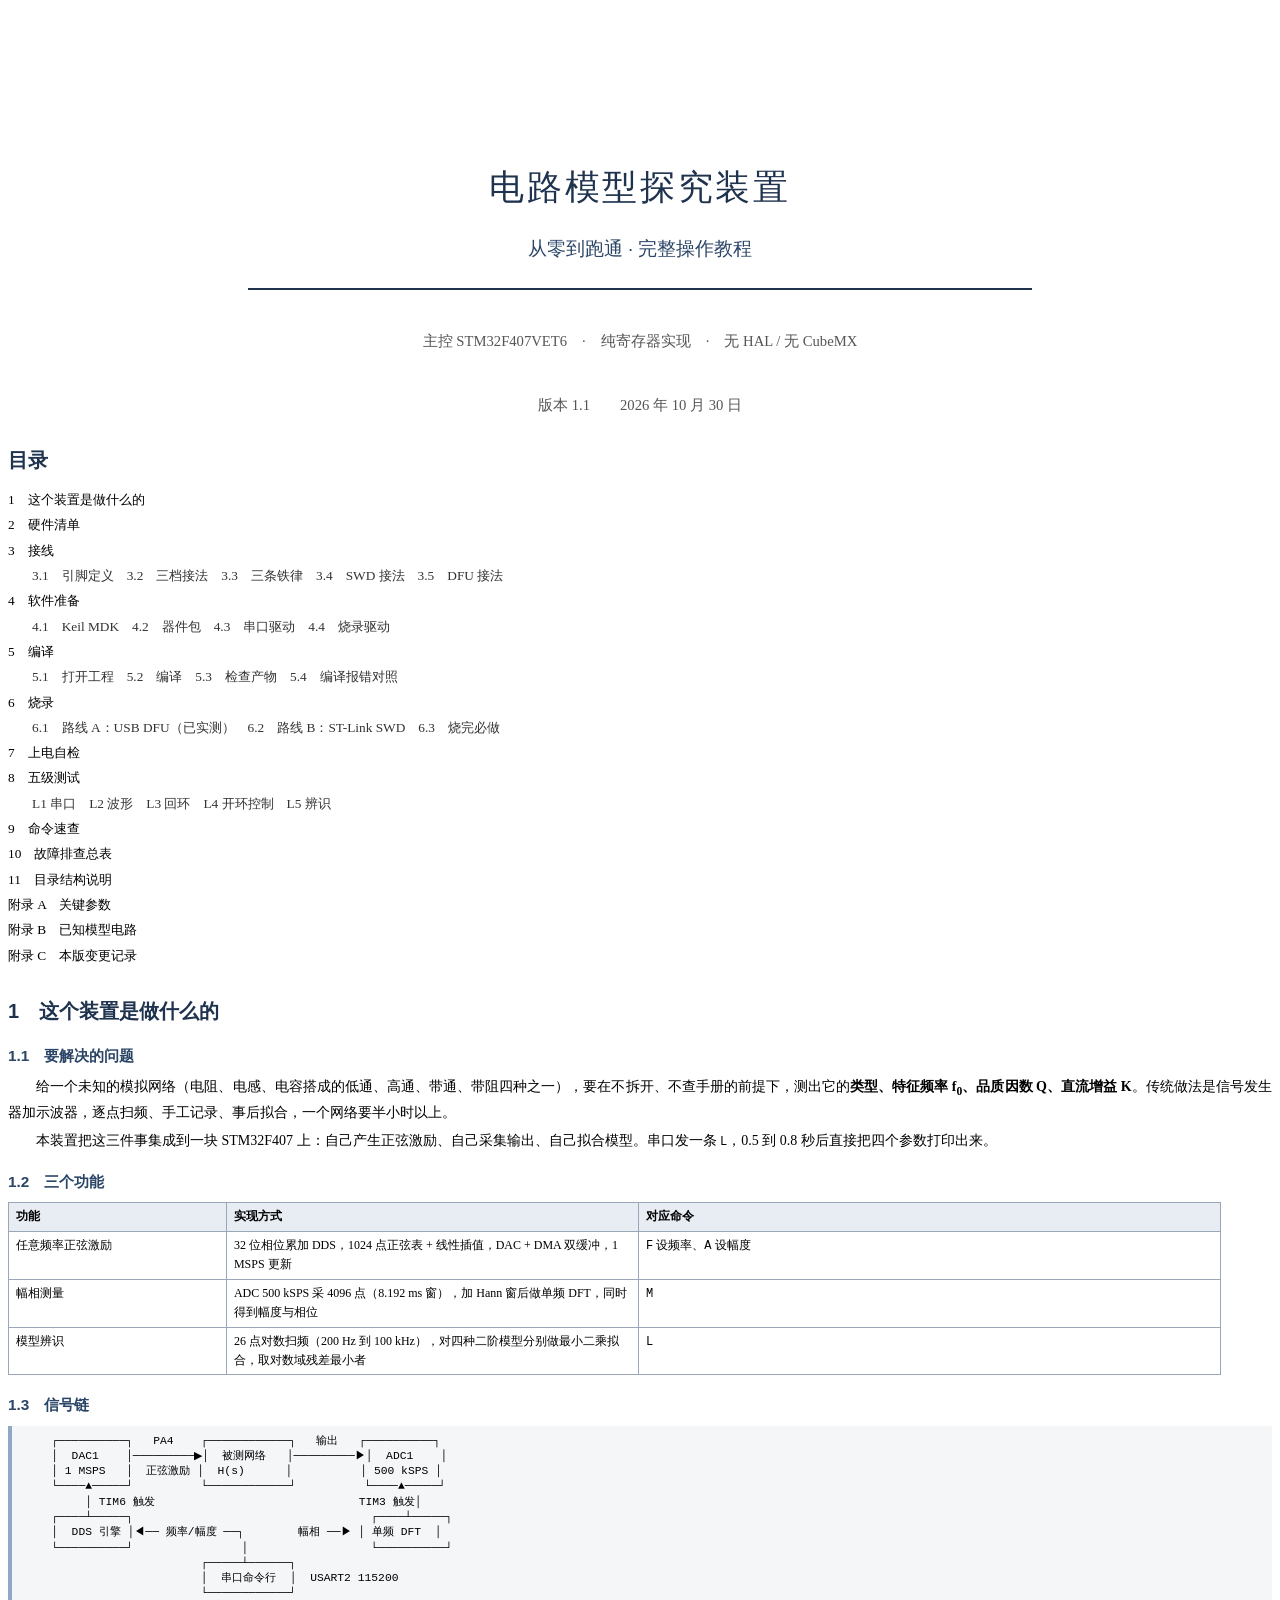
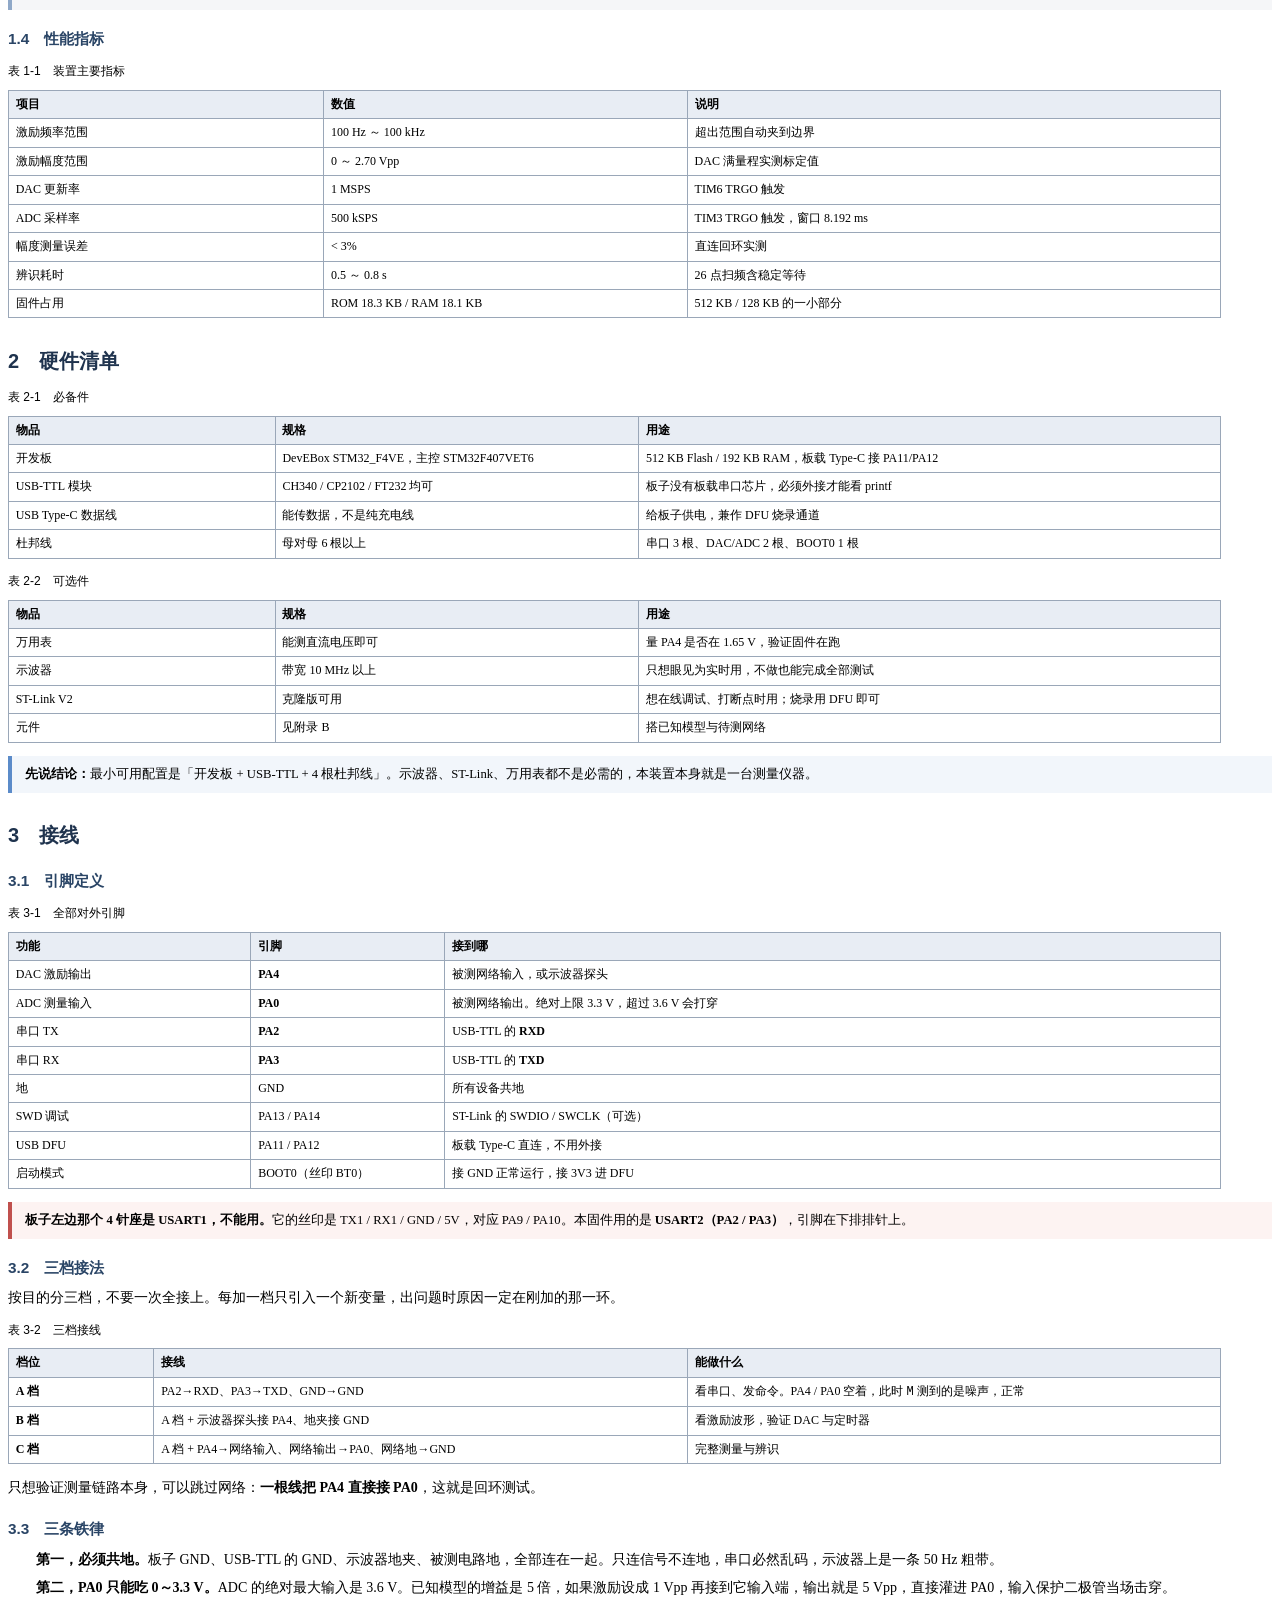
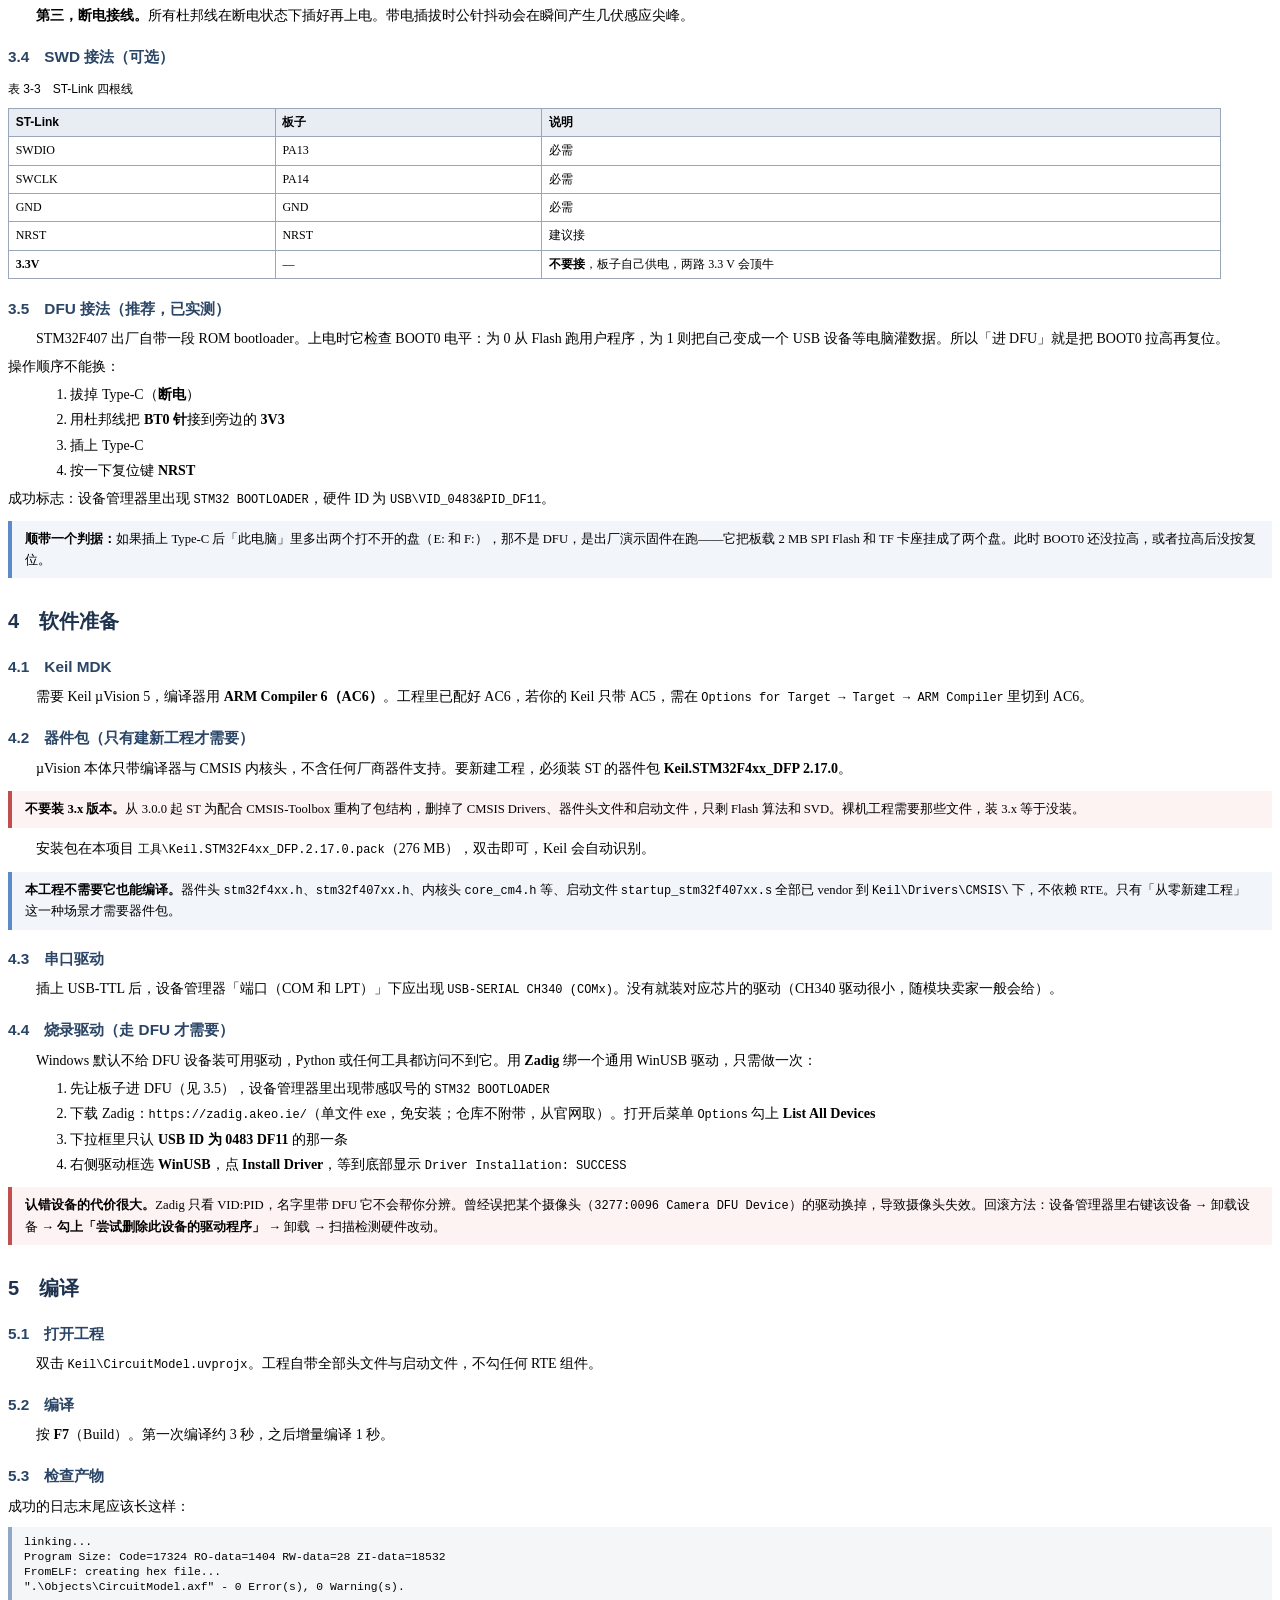
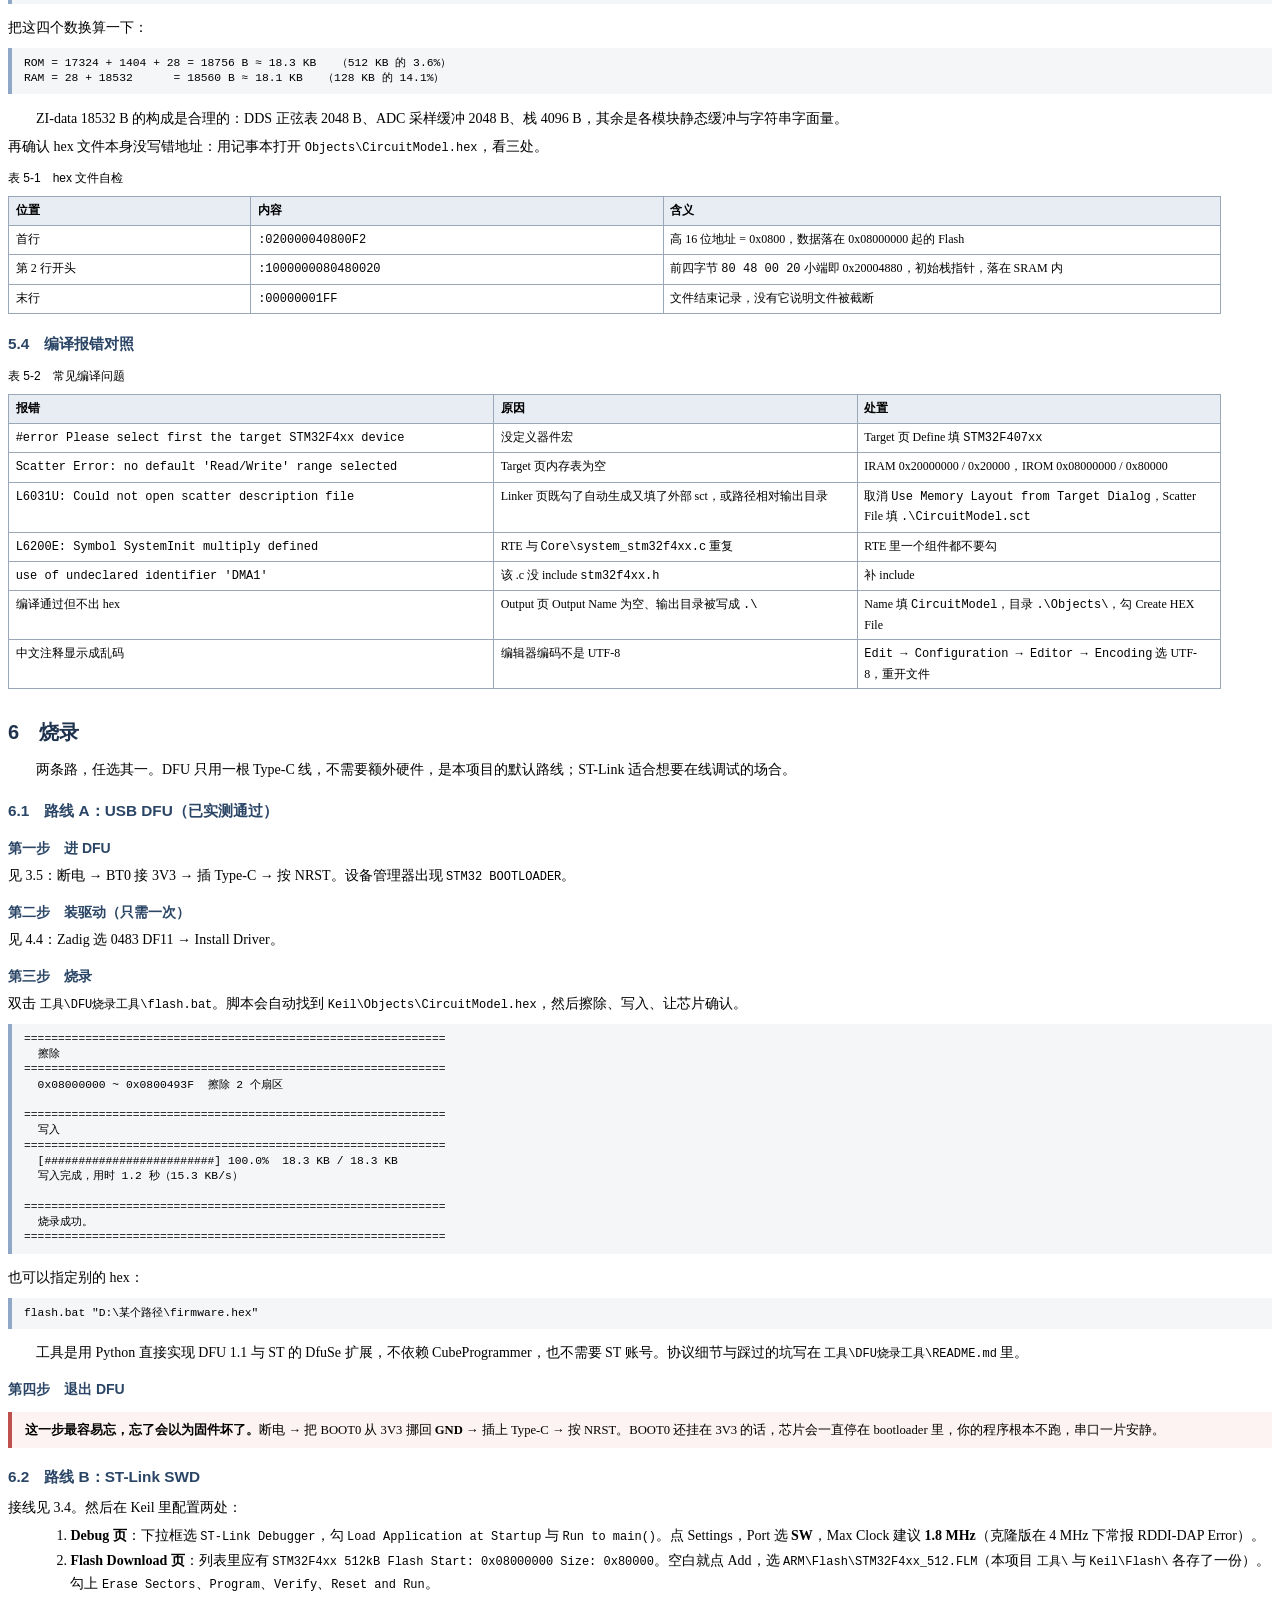
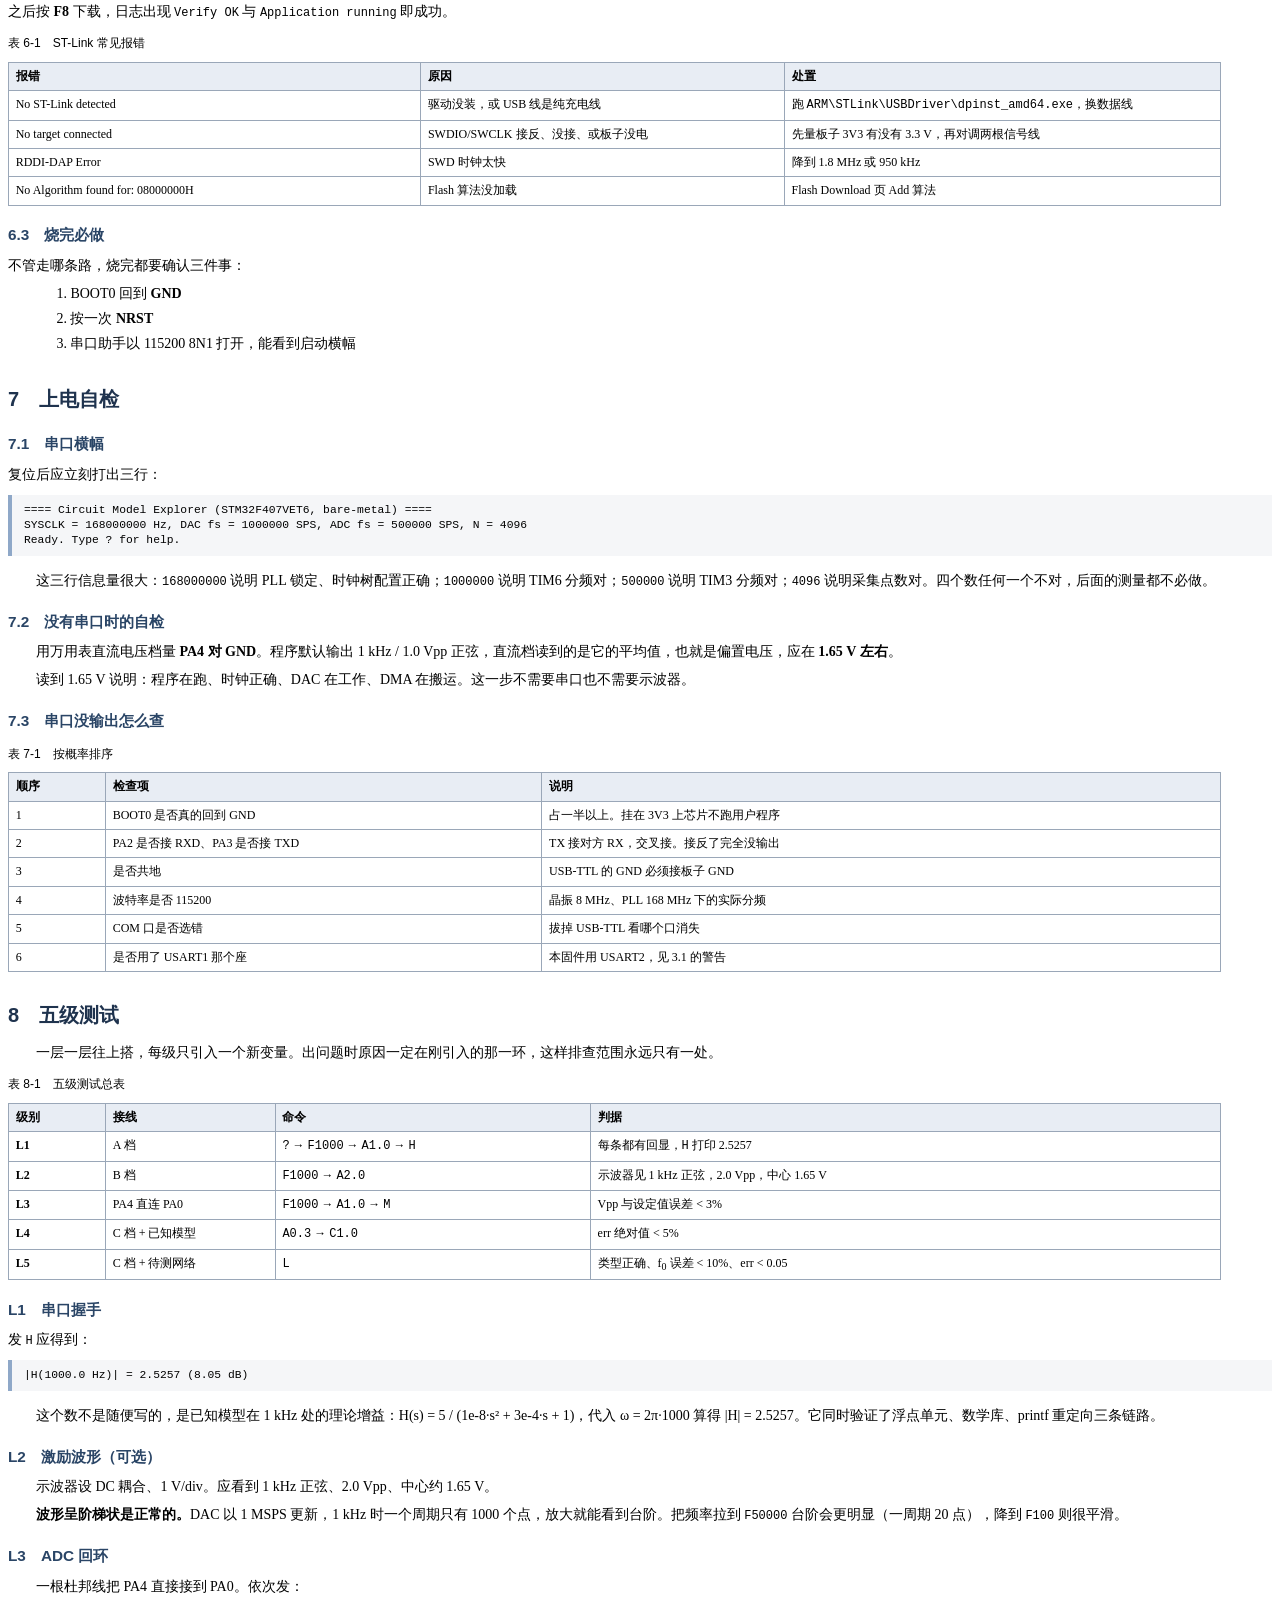
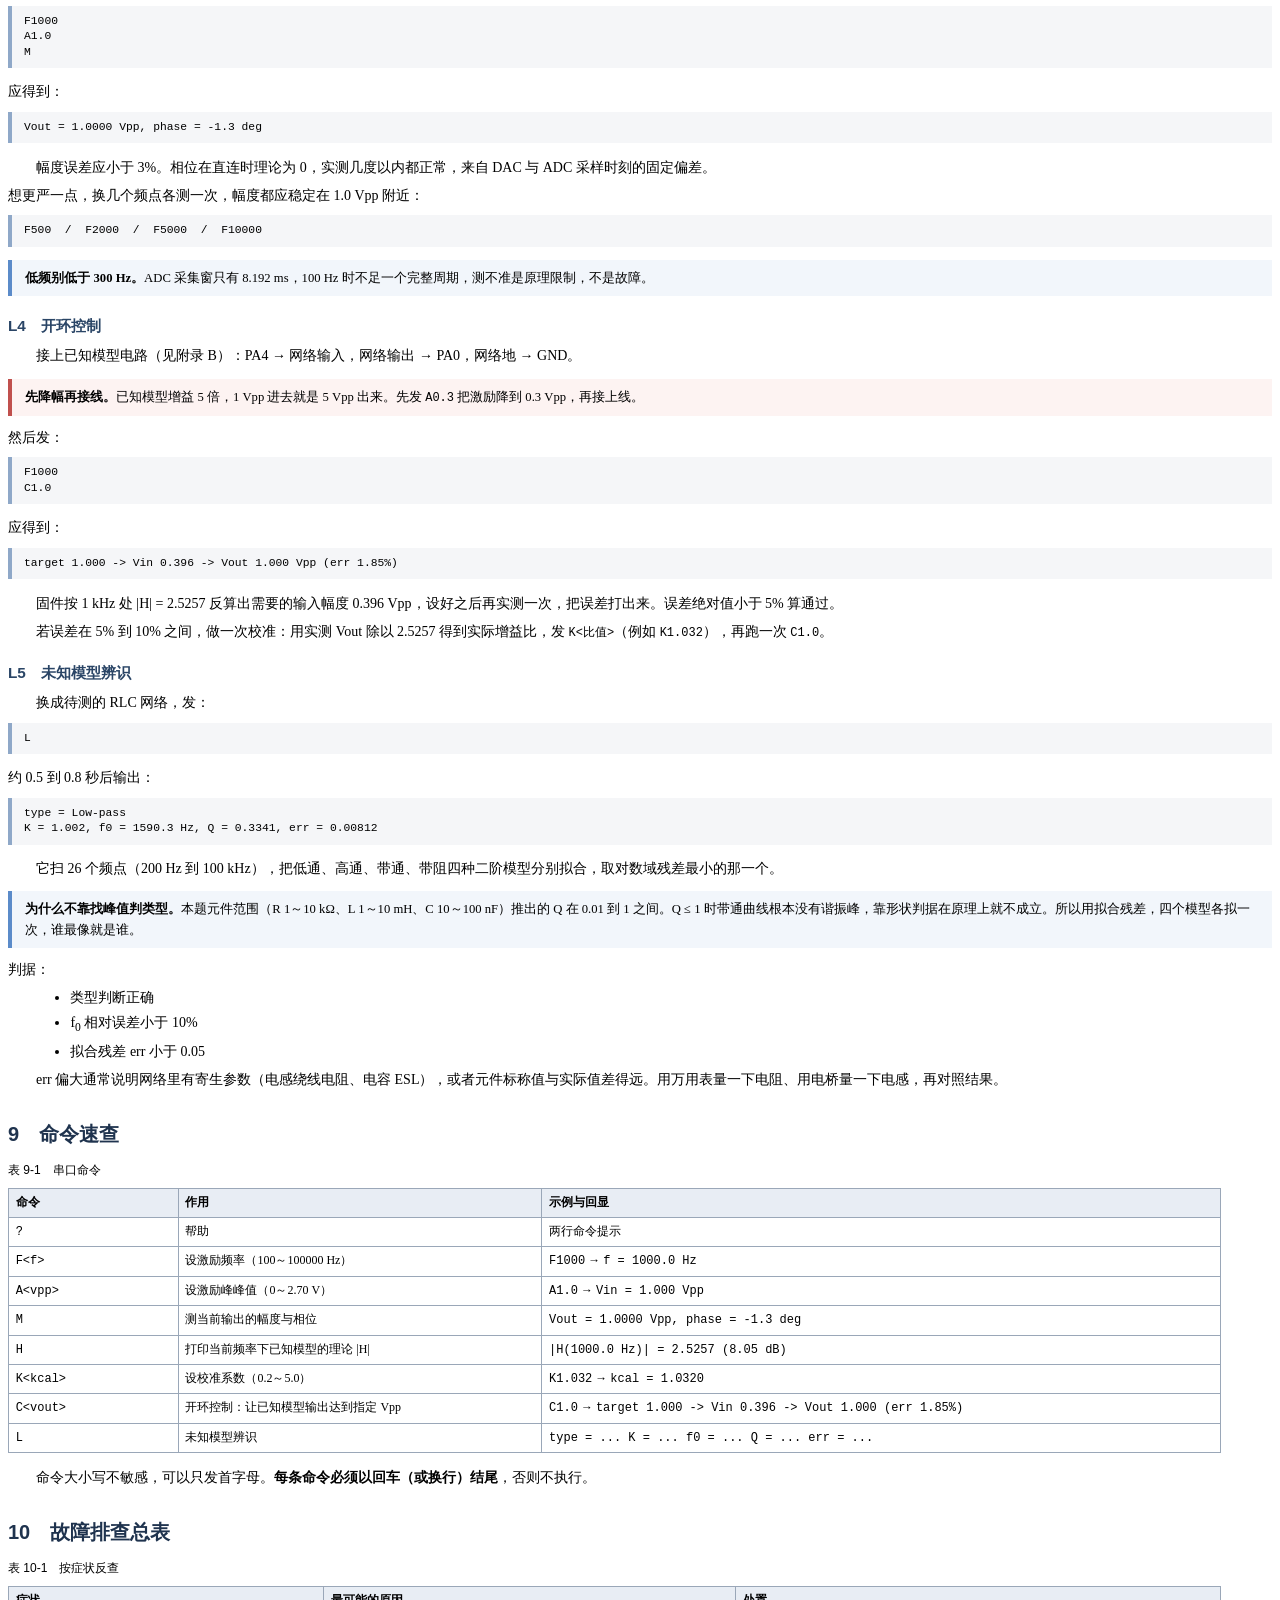
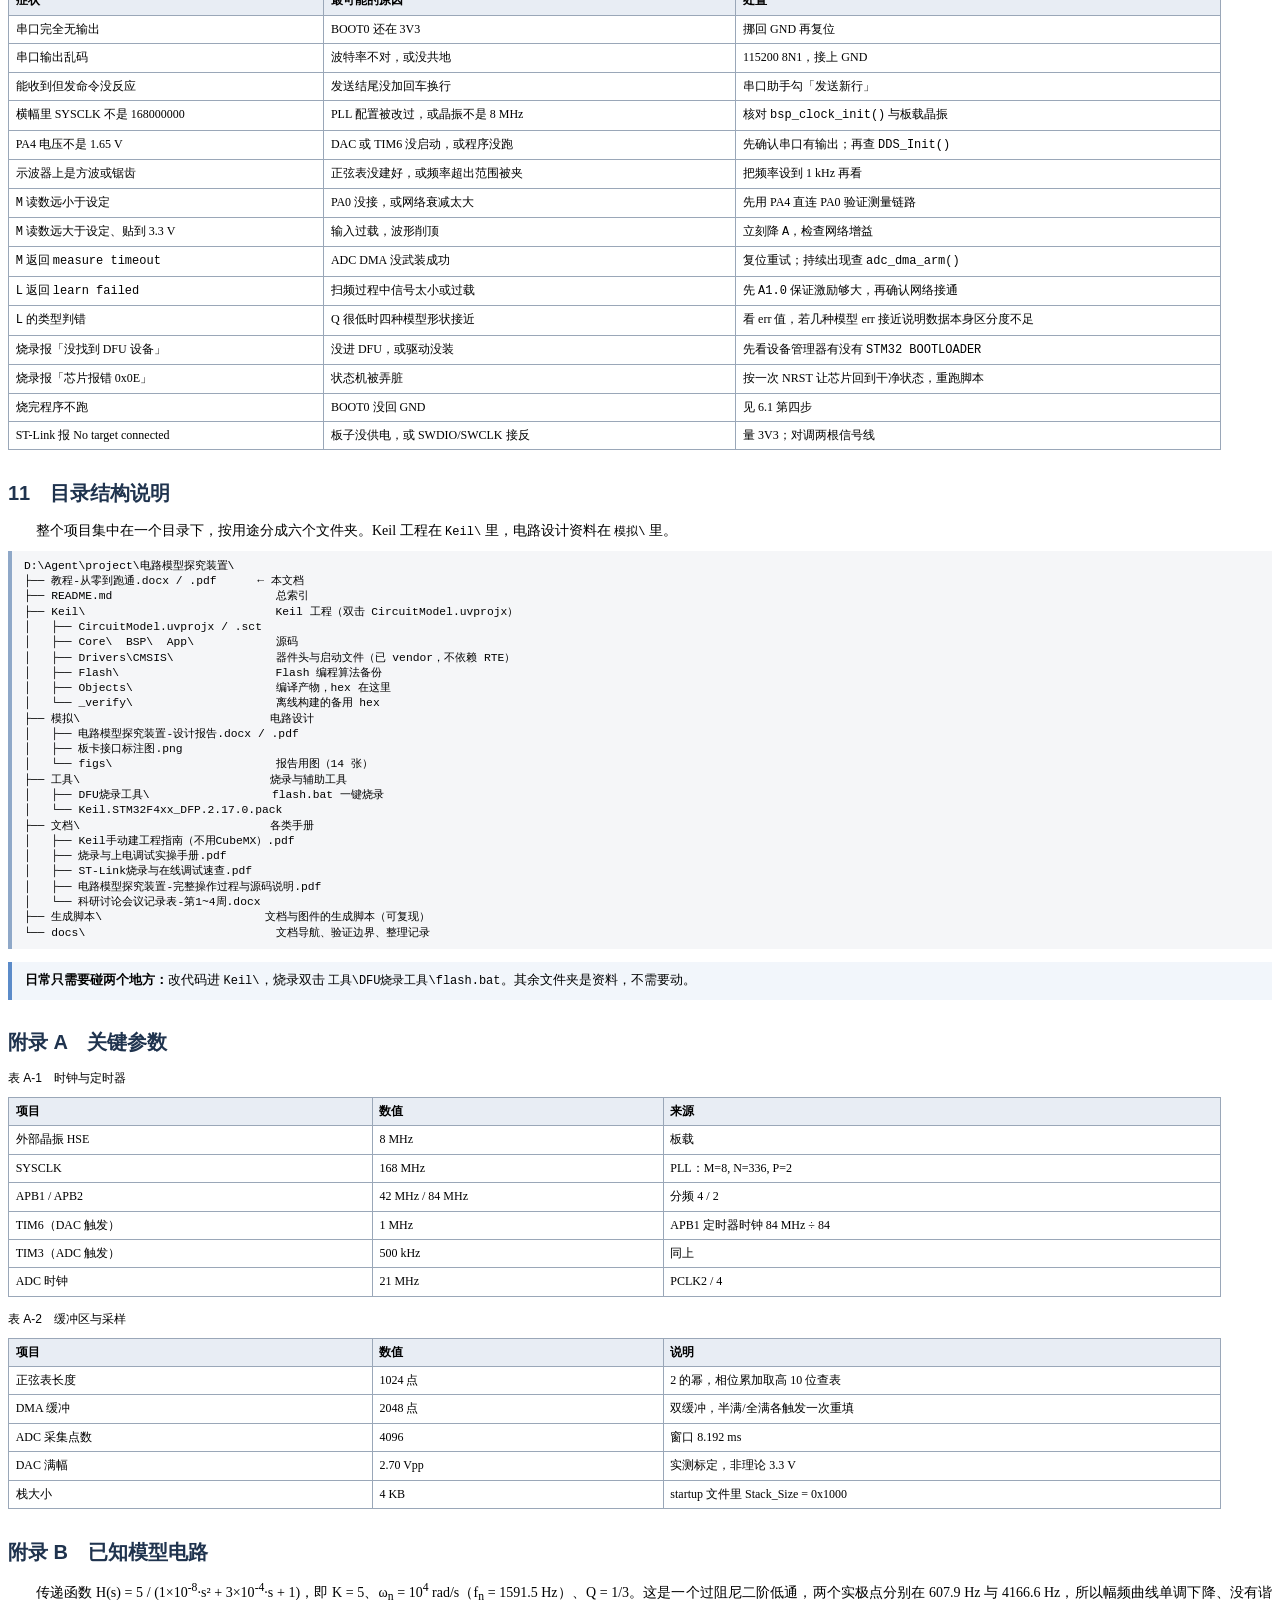
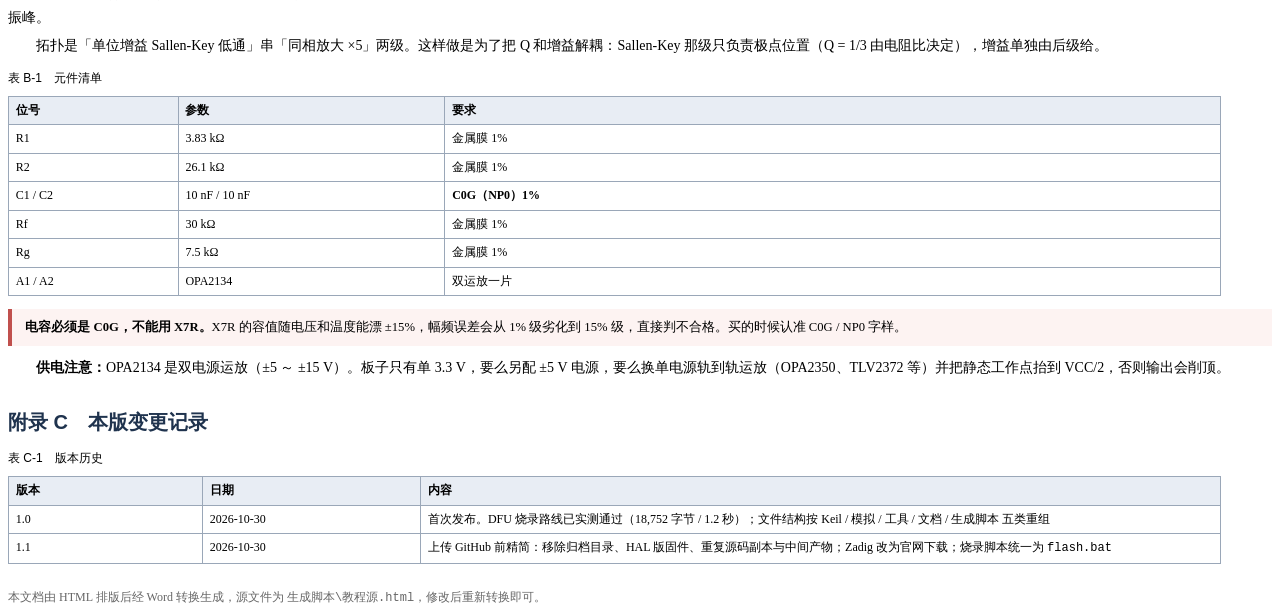
==== 生成脚本/教程源.html @ 11ca6d51 "docs: organize circuit model project for GitHub - 按 Keil / 模拟 / 工具 / 文档 / 生成脚本 / docs 六类重组目录 - 新增《教程" ====
<!DOCTYPE html>
<html>
<head>
<meta charset="utf-8">
<title>电路模型探究装置 · 从零到跑通</title>
<style>
@page { size: A4; margin: 2.4cm 2.4cm 2.2cm 2.4cm; }
* { -webkit-print-color-adjust: exact; print-color-adjust: exact; }
body { font-family: "宋体", serif; font-size: 10.5pt; line-height: 1.62; color: #000; }
h1 { font-family: "黑体", sans-serif; font-size: 15pt; color: #1F334E; margin: 20pt 0 8pt 0; page-break-after: avoid; }
h2 { font-family: "黑体", sans-serif; font-size: 11.5pt; color: #2A4566; margin: 13pt 0 5pt 0; page-break-after: avoid; }
h3 { font-family: "黑体", sans-serif; font-size: 10.5pt; color: #2A4566; margin: 10pt 0 4pt 0; page-break-after: avoid; }
p { margin: 4pt 0; text-indent: 2em; text-align: justify; }
p.ni { text-indent: 0; }
ul, ol { margin: 4pt 0 4pt 1.6em; }
li { margin: 2pt 0; }
table { border-collapse: collapse; width: 96%; margin: 6pt 0 10pt 0; font-size: 9pt; }
th { background-color: #E8EDF4; border: 1px solid #9AA7B8; padding: 3pt 5pt; font-family: "黑体", sans-serif; font-size: 9pt; text-align: left; }
td { border: 1px solid #9AA7B8; padding: 3pt 5pt; vertical-align: top; }
pre { background-color: #F5F6F8; border-left: 3pt solid #8FA8C8; padding: 6pt 9pt; font-family: Consolas, "Courier New", monospace; font-size: 8.5pt; line-height: 1.35; margin: 6pt 0 10pt 0; }
code { font-family: Consolas, "Courier New", monospace; font-size: 9pt; }
.cap { font-family: "黑体", sans-serif; font-size: 9pt; margin: 8pt 0 2pt 0; page-break-after: avoid; text-indent: 0; }
.note { background-color: #F2F6FB; border-left: 3pt solid #5B8BC9; padding: 6pt 10pt; margin: 8pt 0; font-size: 9.5pt; text-indent: 0; }
.warn { background-color: #FDF3F2; border-left: 3pt solid #C0504D; padding: 6pt 10pt; margin: 8pt 0; font-size: 9.5pt; text-indent: 0; }
.pb { page-break-before: always; }
.cover { text-align: center; margin-top: 4.2cm; }
.cover .t1 { font-family: "黑体", sans-serif; font-size: 26pt; color: #1F334E; letter-spacing: 2pt; }
.cover .t2 { font-family: "黑体", sans-serif; font-size: 14pt; color: #2A4566; margin-top: 14pt; }
.cover .t3 { font-size: 11pt; color: #555; margin-top: 30pt; }
.cover .line { border-top: 1.5pt solid #1F334E; width: 62%; margin: 18pt auto; }
.toc { font-size: 10pt; line-height: 1.9; }
.toc div { text-indent: 0; }
.toc .l2 { padding-left: 1.8em; color: #333; }
</style>
</head>
<body>

<div class="cover">
  <div class="t1">电路模型探究装置</div>
  <div class="t2">从零到跑通 · 完整操作教程</div>
  <div class="line"></div>
  <div class="t3">主控 STM32F407VET6　·　纯寄存器实现　·　无 HAL / 无 CubeMX</div>
  <div class="t3">版本 1.1　　2026 年 10 月 30 日</div>
</div>

<div class="pb"></div>
<h1>目录</h1>
<div class="toc">
<div>1　这个装置是做什么的</div>
<div>2　硬件清单</div>
<div>3　接线</div>
<div class="l2">3.1　引脚定义　3.2　三档接法　3.3　三条铁律　3.4　SWD 接法　3.5　DFU 接法</div>
<div>4　软件准备</div>
<div class="l2">4.1　Keil MDK　4.2　器件包　4.3　串口驱动　4.4　烧录驱动</div>
<div>5　编译</div>
<div class="l2">5.1　打开工程　5.2　编译　5.3　检查产物　5.4　编译报错对照</div>
<div>6　烧录</div>
<div class="l2">6.1　路线 A：USB DFU（已实测）　6.2　路线 B：ST-Link SWD　6.3　烧完必做</div>
<div>7　上电自检</div>
<div>8　五级测试</div>
<div class="l2">L1 串口　L2 波形　L3 回环　L4 开环控制　L5 辨识</div>
<div>9　命令速查</div>
<div>10　故障排查总表</div>
<div>11　目录结构说明</div>
<div>附录 A　关键参数</div>
<div>附录 B　已知模型电路</div>
<div>附录 C　本版变更记录</div>
</div>

<div class="pb"></div>
<h1>1　这个装置是做什么的</h1>

<h2>1.1　要解决的问题</h2>
<p>给一个未知的模拟网络（电阻、电感、电容搭成的低通、高通、带通、带阻四种之一），要在不拆开、不查手册的前提下，测出它的<b>类型、特征频率 f<sub>0</sub>、品质因数 Q、直流增益 K</b>。传统做法是信号发生器加示波器，逐点扫频、手工记录、事后拟合，一个网络要半小时以上。</p>
<p>本装置把这三件事集成到一块 STM32F407 上：自己产生正弦激励、自己采集输出、自己拟合模型。串口发一条 <code>L</code>，0.5 到 0.8 秒后直接把四个参数打印出来。</p>

<h2>1.2　三个功能</h2>
<table>
<tr><th style="width:18%">功能</th><th style="width:34%">实现方式</th><th>对应命令</th></tr>
<tr><td>任意频率正弦激励</td><td>32 位相位累加 DDS，1024 点正弦表 + 线性插值，DAC + DMA 双缓冲，1 MSPS 更新</td><td><code>F</code> 设频率、<code>A</code> 设幅度</td></tr>
<tr><td>幅相测量</td><td>ADC 500 kSPS 采 4096 点（8.192 ms 窗），加 Hann 窗后做单频 DFT，同时得到幅度与相位</td><td><code>M</code></td></tr>
<tr><td>模型辨识</td><td>26 点对数扫频（200 Hz 到 100 kHz），对四种二阶模型分别做最小二乘拟合，取对数域残差最小者</td><td><code>L</code></td></tr>
</table>

<h2>1.3　信号链</h2>
<pre>    ┌──────────┐   PA4    ┌────────────┐   输出   ┌──────────┐
    │  DAC1    │─────────▶│  被测网络   │─────────▶│  ADC1    │
    │ 1 MSPS   │  正弦激励 │  H(s)      │          │ 500 kSPS │
    └────▲─────┘          └────────────┘          └────▲─────┘
         │ TIM6 触发                              TIM3 触发│
    ┌────┴─────┐                                   ┌────┴─────┐
    │  DDS 引擎 │◀── 频率/幅度 ──┐        幅相 ──▶ │ 单频 DFT  │
    └──────────┘                │                  └──────────┘
                          ┌─────┴──────┐
                          │  串口命令行  │  USART2 115200
                          └────────────┘</pre>

<h2>1.4　性能指标</h2>
<div class="cap">表 1-1　装置主要指标</div>
<table>
<tr><th style="width:26%">项目</th><th style="width:30%">数值</th><th>说明</th></tr>
<tr><td>激励频率范围</td><td>100 Hz ～ 100 kHz</td><td>超出范围自动夹到边界</td></tr>
<tr><td>激励幅度范围</td><td>0 ～ 2.70 Vpp</td><td>DAC 满量程实测标定值</td></tr>
<tr><td>DAC 更新率</td><td>1 MSPS</td><td>TIM6 TRGO 触发</td></tr>
<tr><td>ADC 采样率</td><td>500 kSPS</td><td>TIM3 TRGO 触发，窗口 8.192 ms</td></tr>
<tr><td>幅度测量误差</td><td>&lt; 3%</td><td>直连回环实测</td></tr>
<tr><td>辨识耗时</td><td>0.5 ～ 0.8 s</td><td>26 点扫频含稳定等待</td></tr>
<tr><td>固件占用</td><td>ROM 18.3 KB / RAM 18.1 KB</td><td>512 KB / 128 KB 的一小部分</td></tr>
</table>

<h1>2　硬件清单</h1>

<div class="cap">表 2-1　必备件</div>
<table>
<tr><th style="width:22%">物品</th><th style="width:30%">规格</th><th>用途</th></tr>
<tr><td>开发板</td><td>DevEBox STM32_F4VE，主控 STM32F407VET6</td><td>512 KB Flash / 192 KB RAM，板载 Type-C 接 PA11/PA12</td></tr>
<tr><td>USB-TTL 模块</td><td>CH340 / CP2102 / FT232 均可</td><td>板子没有板载串口芯片，必须外接才能看 printf</td></tr>
<tr><td>USB Type-C 数据线</td><td>能传数据，不是纯充电线</td><td>给板子供电，兼作 DFU 烧录通道</td></tr>
<tr><td>杜邦线</td><td>母对母 6 根以上</td><td>串口 3 根、DAC/ADC 2 根、BOOT0 1 根</td></tr>
</table>

<div class="cap">表 2-2　可选件</div>
<table>
<tr><th style="width:22%">物品</th><th style="width:30%">规格</th><th>用途</th></tr>
<tr><td>万用表</td><td>能测直流电压即可</td><td>量 PA4 是否在 1.65 V，验证固件在跑</td></tr>
<tr><td>示波器</td><td>带宽 10 MHz 以上</td><td>只想眼见为实时用，不做也能完成全部测试</td></tr>
<tr><td>ST-Link V2</td><td>克隆版可用</td><td>想在线调试、打断点时用；烧录用 DFU 即可</td></tr>
<tr><td>元件</td><td>见附录 B</td><td>搭已知模型与待测网络</td></tr>
</table>

<div class="note"><b>先说结论：</b>最小可用配置是「开发板 + USB-TTL + 4 根杜邦线」。示波器、ST-Link、万用表都不是必需的，本装置本身就是一台测量仪器。</div>

<div class="pb"></div>
<h1>3　接线</h1>

<h2>3.1　引脚定义</h2>
<div class="cap">表 3-1　全部对外引脚</div>
<table>
<tr><th style="width:20%">功能</th><th style="width:16%">引脚</th><th>接到哪</th></tr>
<tr><td>DAC 激励输出</td><td><b>PA4</b></td><td>被测网络输入，或示波器探头</td></tr>
<tr><td>ADC 测量输入</td><td><b>PA0</b></td><td>被测网络输出。绝对上限 3.3 V，超过 3.6 V 会打穿</td></tr>
<tr><td>串口 TX</td><td><b>PA2</b></td><td>USB-TTL 的 <b>RXD</b></td></tr>
<tr><td>串口 RX</td><td><b>PA3</b></td><td>USB-TTL 的 <b>TXD</b></td></tr>
<tr><td>地</td><td>GND</td><td>所有设备共地</td></tr>
<tr><td>SWD 调试</td><td>PA13 / PA14</td><td>ST-Link 的 SWDIO / SWCLK（可选）</td></tr>
<tr><td>USB DFU</td><td>PA11 / PA12</td><td>板载 Type-C 直连，不用外接</td></tr>
<tr><td>启动模式</td><td>BOOT0（丝印 BT0）</td><td>接 GND 正常运行，接 3V3 进 DFU</td></tr>
</table>

<div class="warn"><b>板子左边那个 4 针座是 USART1，不能用。</b>它的丝印是 TX1 / RX1 / GND / 5V，对应 PA9 / PA10。本固件用的是 <b>USART2（PA2 / PA3）</b>，引脚在下排排针上。</div>

<h2>3.2　三档接法</h2>
<p class="ni">按目的分三档，不要一次全接上。每加一档只引入一个新变量，出问题时原因一定在刚加的那一环。</p>

<div class="cap">表 3-2　三档接线</div>
<table>
<tr><th style="width:12%">档位</th><th style="width:44%">接线</th><th>能做什么</th></tr>
<tr><td><b>A 档</b></td><td>PA2→RXD、PA3→TXD、GND→GND</td><td>看串口、发命令。PA4 / PA0 空着，此时 <code>M</code> 测到的是噪声，正常</td></tr>
<tr><td><b>B 档</b></td><td>A 档 + 示波器探头接 PA4、地夹接 GND</td><td>看激励波形，验证 DAC 与定时器</td></tr>
<tr><td><b>C 档</b></td><td>A 档 + PA4→网络输入、网络输出→PA0、网络地→GND</td><td>完整测量与辨识</td></tr>
</table>

<p class="ni">只想验证测量链路本身，可以跳过网络：<b>一根线把 PA4 直接接 PA0</b>，这就是回环测试。</p>

<h2>3.3　三条铁律</h2>
<p><b>第一，必须共地。</b>板子 GND、USB-TTL 的 GND、示波器地夹、被测电路地，全部连在一起。只连信号不连地，串口必然乱码，示波器上是一条 50 Hz 粗带。</p>
<p><b>第二，PA0 只能吃 0～3.3 V。</b>ADC 的绝对最大输入是 3.6 V。已知模型的增益是 5 倍，如果激励设成 1 Vpp 再接到它输入端，输出就是 5 Vpp，直接灌进 PA0，输入保护二极管当场击穿。</p>
<p><b>第三，断电接线。</b>所有杜邦线在断电状态下插好再上电。带电插拔时公针抖动会在瞬间产生几伏感应尖峰。</p>

<h2>3.4　SWD 接法（可选）</h2>
<div class="cap">表 3-3　ST-Link 四根线</div>
<table>
<tr><th style="width:22%">ST-Link</th><th style="width:22%">板子</th><th>说明</th></tr>
<tr><td>SWDIO</td><td>PA13</td><td>必需</td></tr>
<tr><td>SWCLK</td><td>PA14</td><td>必需</td></tr>
<tr><td>GND</td><td>GND</td><td>必需</td></tr>
<tr><td>NRST</td><td>NRST</td><td>建议接</td></tr>
<tr><td><b>3.3V</b></td><td>—</td><td><b>不要接</b>，板子自己供电，两路 3.3 V 会顶牛</td></tr>
</table>

<h2>3.5　DFU 接法（推荐，已实测）</h2>
<p>STM32F407 出厂自带一段 ROM bootloader。上电时它检查 BOOT0 电平：为 0 从 Flash 跑用户程序，为 1 则把自己变成一个 USB 设备等电脑灌数据。所以「进 DFU」就是把 BOOT0 拉高再复位。</p>
<p class="ni">操作顺序不能换：</p>
<ol>
<li>拔掉 Type-C（<b>断电</b>）</li>
<li>用杜邦线把 <b>BT0 针</b>接到旁边的 <b>3V3</b></li>
<li>插上 Type-C</li>
<li>按一下复位键 <b>NRST</b></li>
</ol>
<p class="ni">成功标志：设备管理器里出现 <code>STM32 BOOTLOADER</code>，硬件 ID 为 <code>USB\VID_0483&amp;PID_DF11</code>。</p>
<div class="note"><b>顺带一个判据：</b>如果插上 Type-C 后「此电脑」里多出两个打不开的盘（E: 和 F:），那不是 DFU，是出厂演示固件在跑——它把板载 2 MB SPI Flash 和 TF 卡座挂成了两个盘。此时 BOOT0 还没拉高，或者拉高后没按复位。</div>

<div class="pb"></div>
<h1>4　软件准备</h1>

<h2>4.1　Keil MDK</h2>
<p>需要 Keil µVision 5，编译器用 <b>ARM Compiler 6（AC6）</b>。工程里已配好 AC6，若你的 Keil 只带 AC5，需在 <code>Options for Target → Target → ARM Compiler</code> 里切到 AC6。</p>

<h2>4.2　器件包（只有建新工程才需要）</h2>
<p>µVision 本体只带编译器与 CMSIS 内核头，不含任何厂商器件支持。要新建工程，必须装 ST 的器件包 <b>Keil.STM32F4xx_DFP 2.17.0</b>。</p>
<div class="warn"><b>不要装 3.x 版本。</b>从 3.0.0 起 ST 为配合 CMSIS-Toolbox 重构了包结构，删掉了 CMSIS Drivers、器件头文件和启动文件，只剩 Flash 算法和 SVD。裸机工程需要那些文件，装 3.x 等于没装。</div>
<p>安装包在本项目 <code>工具\Keil.STM32F4xx_DFP.2.17.0.pack</code>（276 MB），双击即可，Keil 会自动识别。</p>
<div class="note"><b>本工程不需要它也能编译。</b>器件头 <code>stm32f4xx.h</code>、<code>stm32f407xx.h</code>、内核头 <code>core_cm4.h</code> 等、启动文件 <code>startup_stm32f407xx.s</code> 全部已 vendor 到 <code>Keil\Drivers\CMSIS\</code> 下，不依赖 RTE。只有「从零新建工程」这一种场景才需要器件包。</div>

<h2>4.3　串口驱动</h2>
<p>插上 USB-TTL 后，设备管理器「端口（COM 和 LPT）」下应出现 <code>USB-SERIAL CH340 (COMx)</code>。没有就装对应芯片的驱动（CH340 驱动很小，随模块卖家一般会给）。</p>

<h2>4.4　烧录驱动（走 DFU 才需要）</h2>
<p>Windows 默认不给 DFU 设备装可用驱动，Python 或任何工具都访问不到它。用 <b>Zadig</b> 绑一个通用 WinUSB 驱动，只需做一次：</p>
<ol>
<li>先让板子进 DFU（见 3.5），设备管理器里出现带感叹号的 <code>STM32 BOOTLOADER</code></li>
<li>下载 Zadig：<code>https://zadig.akeo.ie/</code>（单文件 exe，免安装；仓库不附带，从官网取）。打开后菜单 <code>Options</code> 勾上 <b>List All Devices</b></li>
<li>下拉框里只认 <b>USB ID 为 0483 DF11</b> 的那一条</li>
<li>右侧驱动框选 <b>WinUSB</b>，点 <b>Install Driver</b>，等到底部显示 <code>Driver Installation: SUCCESS</code></li>
</ol>
<div class="warn"><b>认错设备的代价很大。</b>Zadig 只看 VID:PID，名字里带 DFU 它不会帮你分辨。曾经误把某个摄像头（<code>3277:0096 Camera DFU Device</code>）的驱动换掉，导致摄像头失效。回滚方法：设备管理器里右键该设备 → 卸载设备 → <b>勾上「尝试删除此设备的驱动程序」</b> → 卸载 → 扫描检测硬件改动。</div>

<div class="pb"></div>
<h1>5　编译</h1>

<h2>5.1　打开工程</h2>
<p>双击 <code>Keil\CircuitModel.uvprojx</code>。工程自带全部头文件与启动文件，不勾任何 RTE 组件。</p>

<h2>5.2　编译</h2>
<p>按 <b>F7</b>（Build）。第一次编译约 3 秒，之后增量编译 1 秒。</p>

<h2>5.3　检查产物</h2>
<p class="ni">成功的日志末尾应该长这样：</p>
<pre>linking...
Program Size: Code=17324 RO-data=1404 RW-data=28 ZI-data=18532
FromELF: creating hex file...
".\Objects\CircuitModel.axf" - 0 Error(s), 0 Warning(s).</pre>
<p class="ni">把这四个数换算一下：</p>
<pre>ROM = 17324 + 1404 + 28 = 18756 B ≈ 18.3 KB   （512 KB 的 3.6%）
RAM = 28 + 18532      = 18560 B ≈ 18.1 KB   （128 KB 的 14.1%）</pre>
<p>ZI-data 18532 B 的构成是合理的：DDS 正弦表 2048 B、ADC 采样缓冲 2048 B、栈 4096 B，其余是各模块静态缓冲与字符串字面量。</p>
<p class="ni">再确认 hex 文件本身没写错地址：用记事本打开 <code>Objects\CircuitModel.hex</code>，看三处。</p>
<div class="cap">表 5-1　hex 文件自检</div>
<table>
<tr><th style="width:20%">位置</th><th style="width:34%">内容</th><th>含义</th></tr>
<tr><td>首行</td><td><code>:020000040800F2</code></td><td>高 16 位地址 = 0x0800，数据落在 0x08000000 起的 Flash</td></tr>
<tr><td>第 2 行开头</td><td><code>:1000000080480020</code></td><td>前四字节 <code>80 48 00 20</code> 小端即 0x20004880，初始栈指针，落在 SRAM 内</td></tr>
<tr><td>末行</td><td><code>:00000001FF</code></td><td>文件结束记录，没有它说明文件被截断</td></tr>
</table>

<h2>5.4　编译报错对照</h2>
<div class="cap">表 5-2　常见编译问题</div>
<table>
<tr><th style="width:40%">报错</th><th style="width:30%">原因</th><th>处置</th></tr>
<tr><td><code>#error Please select first the target STM32F4xx device</code></td><td>没定义器件宏</td><td>Target 页 Define 填 <code>STM32F407xx</code></td></tr>
<tr><td><code>Scatter Error: no default 'Read/Write' range selected</code></td><td>Target 页内存表为空</td><td>IRAM 0x20000000 / 0x20000，IROM 0x08000000 / 0x80000</td></tr>
<tr><td><code>L6031U: Could not open scatter description file</code></td><td>Linker 页既勾了自动生成又填了外部 sct，或路径相对输出目录</td><td>取消 <code>Use Memory Layout from Target Dialog</code>，Scatter File 填 <code>.\CircuitModel.sct</code></td></tr>
<tr><td><code>L6200E: Symbol SystemInit multiply defined</code></td><td>RTE 与 <code>Core\system_stm32f4xx.c</code> 重复</td><td>RTE 里一个组件都不要勾</td></tr>
<tr><td><code>use of undeclared identifier 'DMA1'</code></td><td>该 .c 没 include <code>stm32f4xx.h</code></td><td>补 include</td></tr>
<tr><td>编译通过但不出 hex</td><td>Output 页 Output Name 为空、输出目录被写成 <code>.\</code></td><td>Name 填 <code>CircuitModel</code>，目录 <code>.\Objects\</code>，勾 Create HEX File</td></tr>
<tr><td>中文注释显示成乱码</td><td>编辑器编码不是 UTF-8</td><td><code>Edit → Configuration → Editor → Encoding</code> 选 UTF-8，重开文件</td></tr>
</table>

<div class="pb"></div>
<h1>6　烧录</h1>

<p>两条路，任选其一。DFU 只用一根 Type-C 线，不需要额外硬件，是本项目的默认路线；ST-Link 适合想要在线调试的场合。</p>

<h2>6.1　路线 A：USB DFU（已实测通过）</h2>

<h3>第一步　进 DFU</h3>
<p class="ni">见 3.5：断电 → BT0 接 3V3 → 插 Type-C → 按 NRST。设备管理器出现 <code>STM32 BOOTLOADER</code>。</p>

<h3>第二步　装驱动（只需一次）</h3>
<p class="ni">见 4.4：Zadig 选 0483 DF11 → Install Driver。</p>

<h3>第三步　烧录</h3>
<p class="ni">双击 <code>工具\DFU烧录工具\flash.bat</code>。脚本会自动找到 <code>Keil\Objects\CircuitModel.hex</code>，然后擦除、写入、让芯片确认。</p>
<pre>==============================================================
  擦除
==============================================================
  0x08000000 ~ 0x0800493F  擦除 2 个扇区

==============================================================
  写入
==============================================================
  [#########################] 100.0%  18.3 KB / 18.3 KB
  写入完成，用时 1.2 秒（15.3 KB/s）

==============================================================
  烧录成功。
==============================================================</pre>
<p class="ni">也可以指定别的 hex：</p>
<pre>flash.bat "D:\某个路径\firmware.hex"</pre>
<p>工具是用 Python 直接实现 DFU 1.1 与 ST 的 DfuSe 扩展，不依赖 CubeProgrammer，也不需要 ST 账号。协议细节与踩过的坑写在 <code>工具\DFU烧录工具\README.md</code> 里。</p>

<h3>第四步　退出 DFU</h3>
<div class="warn"><b>这一步最容易忘，忘了会以为固件坏了。</b>断电 → 把 BOOT0 从 3V3 挪回 <b>GND</b> → 插上 Type-C → 按 NRST。BOOT0 还挂在 3V3 的话，芯片会一直停在 bootloader 里，你的程序根本不跑，串口一片安静。</div>

<h2>6.2　路线 B：ST-Link SWD</h2>
<p class="ni">接线见 3.4。然后在 Keil 里配置两处：</p>
<ol>
<li><b>Debug 页</b>：下拉框选 <code>ST-Link Debugger</code>，勾 <code>Load Application at Startup</code> 与 <code>Run to main()</code>。点 Settings，Port 选 <b>SW</b>，Max Clock 建议 <b>1.8 MHz</b>（克隆版在 4 MHz 下常报 RDDI-DAP Error）。</li>
<li><b>Flash Download 页</b>：列表里应有 <code>STM32F4xx 512kB Flash  Start: 0x08000000  Size: 0x80000</code>。空白就点 Add，选 <code>ARM\Flash\STM32F4xx_512.FLM</code>（本项目 <code>工具\</code> 与 <code>Keil\Flash\</code> 各存了一份）。勾上 <code>Erase Sectors</code>、<code>Program</code>、<code>Verify</code>、<code>Reset and Run</code>。</li>
</ol>
<p class="ni">之后按 <b>F8</b> 下载，日志出现 <code>Verify OK</code> 与 <code>Application running</code> 即成功。</p>
<div class="cap">表 6-1　ST-Link 常见报错</div>
<table>
<tr><th style="width:34%">报错</th><th style="width:30%">原因</th><th>处置</th></tr>
<tr><td>No ST-Link detected</td><td>驱动没装，或 USB 线是纯充电线</td><td>跑 <code>ARM\STLink\USBDriver\dpinst_amd64.exe</code>，换数据线</td></tr>
<tr><td>No target connected</td><td>SWDIO/SWCLK 接反、没接、或板子没电</td><td>先量板子 3V3 有没有 3.3 V，再对调两根信号线</td></tr>
<tr><td>RDDI-DAP Error</td><td>SWD 时钟太快</td><td>降到 1.8 MHz 或 950 kHz</td></tr>
<tr><td>No Algorithm found for: 08000000H</td><td>Flash 算法没加载</td><td>Flash Download 页 Add 算法</td></tr>
</table>

<h2>6.3　烧完必做</h2>
<p class="ni">不管走哪条路，烧完都要确认三件事：</p>
<ol>
<li>BOOT0 回到 <b>GND</b></li>
<li>按一次 <b>NRST</b></li>
<li>串口助手以 115200 8N1 打开，能看到启动横幅</li>
</ol>

<div class="pb"></div>
<h1>7　上电自检</h1>

<h2>7.1　串口横幅</h2>
<p class="ni">复位后应立刻打出三行：</p>
<pre>==== Circuit Model Explorer (STM32F407VET6, bare-metal) ====
SYSCLK = 168000000 Hz, DAC fs = 1000000 SPS, ADC fs = 500000 SPS, N = 4096
Ready. Type ? for help.</pre>
<p>这三行信息量很大：<code>168000000</code> 说明 PLL 锁定、时钟树配置正确；<code>1000000</code> 说明 TIM6 分频对；<code>500000</code> 说明 TIM3 分频对；<code>4096</code> 说明采集点数对。四个数任何一个不对，后面的测量都不必做。</p>

<h2>7.2　没有串口时的自检</h2>
<p>用万用表直流电压档量 <b>PA4 对 GND</b>。程序默认输出 1 kHz / 1.0 Vpp 正弦，直流档读到的是它的平均值，也就是偏置电压，应在 <b>1.65 V 左右</b>。</p>
<p>读到 1.65 V 说明：程序在跑、时钟正确、DAC 在工作、DMA 在搬运。这一步不需要串口也不需要示波器。</p>

<h2>7.3　串口没输出怎么查</h2>
<div class="cap">表 7-1　按概率排序</div>
<table>
<tr><th style="width:8%">顺序</th><th style="width:36%">检查项</th><th>说明</th></tr>
<tr><td>1</td><td>BOOT0 是否真的回到 GND</td><td>占一半以上。挂在 3V3 上芯片不跑用户程序</td></tr>
<tr><td>2</td><td>PA2 是否接 RXD、PA3 是否接 TXD</td><td>TX 接对方 RX，交叉接。接反了完全没输出</td></tr>
<tr><td>3</td><td>是否共地</td><td>USB-TTL 的 GND 必须接板子 GND</td></tr>
<tr><td>4</td><td>波特率是否 115200</td><td>晶振 8 MHz、PLL 168 MHz 下的实际分频</td></tr>
<tr><td>5</td><td>COM 口是否选错</td><td>拔掉 USB-TTL 看哪个口消失</td></tr>
<tr><td>6</td><td>是否用了 USART1 那个座</td><td>本固件用 USART2，见 3.1 的警告</td></tr>
</table>

<h1>8　五级测试</h1>

<p>一层一层往上搭，每级只引入一个新变量。出问题时原因一定在刚引入的那一环，这样排查范围永远只有一处。</p>

<div class="cap">表 8-1　五级测试总表</div>
<table>
<tr><th style="width:8%">级别</th><th style="width:14%">接线</th><th style="width:26%">命令</th><th>判据</th></tr>
<tr><td><b>L1</b></td><td>A 档</td><td><code>?</code> → <code>F1000</code> → <code>A1.0</code> → <code>H</code></td><td>每条都有回显，<code>H</code> 打印 2.5257</td></tr>
<tr><td><b>L2</b></td><td>B 档</td><td><code>F1000</code> → <code>A2.0</code></td><td>示波器见 1 kHz 正弦，2.0 Vpp，中心 1.65 V</td></tr>
<tr><td><b>L3</b></td><td>PA4 直连 PA0</td><td><code>F1000</code> → <code>A1.0</code> → <code>M</code></td><td>Vpp 与设定值误差 &lt; 3%</td></tr>
<tr><td><b>L4</b></td><td>C 档 + 已知模型</td><td><code>A0.3</code> → <code>C1.0</code></td><td>err 绝对值 &lt; 5%</td></tr>
<tr><td><b>L5</b></td><td>C 档 + 待测网络</td><td><code>L</code></td><td>类型正确、f<sub>0</sub> 误差 &lt; 10%、err &lt; 0.05</td></tr>
</table>

<h2>L1　串口握手</h2>
<p class="ni">发 <code>H</code> 应得到：</p>
<pre>|H(1000.0 Hz)| = 2.5257 (8.05 dB)</pre>
<p>这个数不是随便写的，是已知模型在 1 kHz 处的理论增益：H(s) = 5 / (1e-8·s² + 3e-4·s + 1)，代入 ω = 2π·1000 算得 |H| = 2.5257。它同时验证了浮点单元、数学库、printf 重定向三条链路。</p>

<h2>L2　激励波形（可选）</h2>
<p>示波器设 DC 耦合、1 V/div。应看到 1 kHz 正弦、2.0 Vpp、中心约 1.65 V。</p>
<p><b>波形呈阶梯状是正常的。</b>DAC 以 1 MSPS 更新，1 kHz 时一个周期只有 1000 个点，放大就能看到台阶。把频率拉到 <code>F50000</code> 台阶会更明显（一周期 20 点），降到 <code>F100</code> 则很平滑。</p>

<h2>L3　ADC 回环</h2>
<p>一根杜邦线把 PA4 直接接到 PA0。依次发：</p>
<pre>F1000
A1.0
M</pre>
<p class="ni">应得到：</p>
<pre>Vout = 1.0000 Vpp, phase = -1.3 deg</pre>
<p>幅度误差应小于 3%。相位在直连时理论为 0，实测几度以内都正常，来自 DAC 与 ADC 采样时刻的固定偏差。</p>
<p class="ni">想更严一点，换几个频点各测一次，幅度都应稳定在 1.0 Vpp 附近：</p>
<pre>F500  /  F2000  /  F5000  /  F10000</pre>
<div class="note"><b>低频别低于 300 Hz。</b>ADC 采集窗只有 8.192 ms，100 Hz 时不足一个完整周期，测不准是原理限制，不是故障。</div>

<h2>L4　开环控制</h2>
<p>接上已知模型电路（见附录 B）：PA4 → 网络输入，网络输出 → PA0，网络地 → GND。</p>
<div class="warn"><b>先降幅再接线。</b>已知模型增益 5 倍，1 Vpp 进去就是 5 Vpp 出来。先发 <code>A0.3</code> 把激励降到 0.3 Vpp，再接上线。</div>
<p class="ni">然后发：</p>
<pre>F1000
C1.0</pre>
<p class="ni">应得到：</p>
<pre>target 1.000 -&gt; Vin 0.396 -&gt; Vout 1.000 Vpp (err 1.85%)</pre>
<p>固件按 1 kHz 处 |H| = 2.5257 反算出需要的输入幅度 0.396 Vpp，设好之后再实测一次，把误差打出来。误差绝对值小于 5% 算通过。</p>
<p>若误差在 5% 到 10% 之间，做一次校准：用实测 Vout 除以 2.5257 得到实际增益比，发 <code>K&lt;比值&gt;</code>（例如 <code>K1.032</code>），再跑一次 <code>C1.0</code>。</p>

<h2>L5　未知模型辨识</h2>
<p>换成待测的 RLC 网络，发：</p>
<pre>L</pre>
<p class="ni">约 0.5 到 0.8 秒后输出：</p>
<pre>type = Low-pass
K = 1.002, f0 = 1590.3 Hz, Q = 0.3341, err = 0.00812</pre>
<p>它扫 26 个频点（200 Hz 到 100 kHz），把低通、高通、带通、带阻四种二阶模型分别拟合，取对数域残差最小的那一个。</p>
<div class="note"><b>为什么不靠找峰值判类型。</b>本题元件范围（R 1～10 kΩ、L 1～10 mH、C 10～100 nF）推出的 Q 在 0.01 到 1 之间。Q ≤ 1 时带通曲线根本没有谐振峰，靠形状判据在原理上就不成立。所以用拟合残差，四个模型各拟一次，谁最像就是谁。</div>
<p class="ni">判据：</p>
<ul>
<li>类型判断正确</li>
<li>f<sub>0</sub> 相对误差小于 10%</li>
<li>拟合残差 err 小于 0.05</li>
</ul>
<p>err 偏大通常说明网络里有寄生参数（电感绕线电阻、电容 ESL），或者元件标称值与实际值差得远。用万用表量一下电阻、用电桥量一下电感，再对照结果。</p>

<div class="pb"></div>
<h1>9　命令速查</h1>

<div class="cap">表 9-1　串口命令</div>
<table>
<tr><th style="width:14%">命令</th><th style="width:30%">作用</th><th>示例与回显</th></tr>
<tr><td><code>?</code></td><td>帮助</td><td>两行命令提示</td></tr>
<tr><td><code>F&lt;f&gt;</code></td><td>设激励频率（100～100000 Hz）</td><td><code>F1000</code> → <code>f = 1000.0 Hz</code></td></tr>
<tr><td><code>A&lt;vpp&gt;</code></td><td>设激励峰峰值（0～2.70 V）</td><td><code>A1.0</code> → <code>Vin = 1.000 Vpp</code></td></tr>
<tr><td><code>M</code></td><td>测当前输出的幅度与相位</td><td><code>Vout = 1.0000 Vpp, phase = -1.3 deg</code></td></tr>
<tr><td><code>H</code></td><td>打印当前频率下已知模型的理论 |H|</td><td><code>|H(1000.0 Hz)| = 2.5257 (8.05 dB)</code></td></tr>
<tr><td><code>K&lt;kcal&gt;</code></td><td>设校准系数（0.2～5.0）</td><td><code>K1.032</code> → <code>kcal = 1.0320</code></td></tr>
<tr><td><code>C&lt;vout&gt;</code></td><td>开环控制：让已知模型输出达到指定 Vpp</td><td><code>C1.0</code> → <code>target 1.000 -&gt; Vin 0.396 -&gt; Vout 1.000 (err 1.85%)</code></td></tr>
<tr><td><code>L</code></td><td>未知模型辨识</td><td><code>type = ... K = ... f0 = ... Q = ... err = ...</code></td></tr>
</table>
<p>命令大小写不敏感，可以只发首字母。<b>每条命令必须以回车（或换行）结尾</b>，否则不执行。</p>

<h1>10　故障排查总表</h1>

<div class="cap">表 10-1　按症状反查</div>
<table>
<tr><th style="width:26%">症状</th><th style="width:34%">最可能的原因</th><th>处置</th></tr>
<tr><td>串口完全无输出</td><td>BOOT0 还在 3V3</td><td>挪回 GND 再复位</td></tr>
<tr><td>串口输出乱码</td><td>波特率不对，或没共地</td><td>115200 8N1，接上 GND</td></tr>
<tr><td>能收到但发命令没反应</td><td>发送结尾没加回车换行</td><td>串口助手勾「发送新行」</td></tr>
<tr><td>横幅里 SYSCLK 不是 168000000</td><td>PLL 配置被改过，或晶振不是 8 MHz</td><td>核对 <code>bsp_clock_init()</code> 与板载晶振</td></tr>
<tr><td>PA4 电压不是 1.65 V</td><td>DAC 或 TIM6 没启动，或程序没跑</td><td>先确认串口有输出；再查 <code>DDS_Init()</code></td></tr>
<tr><td>示波器上是方波或锯齿</td><td>正弦表没建好，或频率超出范围被夹</td><td>把频率设到 1 kHz 再看</td></tr>
<tr><td><code>M</code> 读数远小于设定</td><td>PA0 没接，或网络衰减太大</td><td>先用 PA4 直连 PA0 验证测量链路</td></tr>
<tr><td><code>M</code> 读数远大于设定、贴到 3.3 V</td><td>输入过载，波形削顶</td><td>立刻降 <code>A</code>，检查网络增益</td></tr>
<tr><td><code>M</code> 返回 <code>measure timeout</code></td><td>ADC DMA 没武装成功</td><td>复位重试；持续出现查 <code>adc_dma_arm()</code></td></tr>
<tr><td><code>L</code> 返回 <code>learn failed</code></td><td>扫频过程中信号太小或过载</td><td>先 <code>A1.0</code> 保证激励够大，再确认网络接通</td></tr>
<tr><td><code>L</code> 的类型判错</td><td>Q 很低时四种模型形状接近</td><td>看 err 值，若几种模型 err 接近说明数据本身区分度不足</td></tr>
<tr><td>烧录报「没找到 DFU 设备」</td><td>没进 DFU，或驱动没装</td><td>先看设备管理器有没有 <code>STM32 BOOTLOADER</code></td></tr>
<tr><td>烧录报「芯片报错 0x0E」</td><td>状态机被弄脏</td><td>按一次 NRST 让芯片回到干净状态，重跑脚本</td></tr>
<tr><td>烧完程序不跑</td><td>BOOT0 没回 GND</td><td>见 6.1 第四步</td></tr>
<tr><td>ST-Link 报 No target connected</td><td>板子没供电，或 SWDIO/SWCLK 接反</td><td>量 3V3；对调两根信号线</td></tr>
</table>

<div class="pb"></div>
<h1>11　目录结构说明</h1>

<p>整个项目集中在一个目录下，按用途分成六个文件夹。Keil 工程在 <code>Keil\</code> 里，电路设计资料在 <code>模拟\</code> 里。</p>

<pre>D:\Agent\project\电路模型探究装置\
├── 教程-从零到跑通.docx / .pdf      ← 本文档
├── README.md                        总索引
├── Keil\                            Keil 工程（双击 CircuitModel.uvprojx）
│   ├── CircuitModel.uvprojx / .sct
│   ├── Core\  BSP\  App\            源码
│   ├── Drivers\CMSIS\               器件头与启动文件（已 vendor，不依赖 RTE）
│   ├── Flash\                       Flash 编程算法备份
│   ├── Objects\                     编译产物，hex 在这里
│   └── _verify\                     离线构建的备用 hex
├── 模拟\                            电路设计
│   ├── 电路模型探究装置-设计报告.docx / .pdf
│   ├── 板卡接口标注图.png
│   └── figs\                        报告用图（14 张）
├── 工具\                            烧录与辅助工具
│   ├── DFU烧录工具\                  flash.bat 一键烧录
│   └── Keil.STM32F4xx_DFP.2.17.0.pack
├── 文档\                            各类手册
│   ├── Keil手动建工程指南（不用CubeMX）.pdf
│   ├── 烧录与上电调试实操手册.pdf
│   ├── ST-Link烧录与在线调试速查.pdf
│   ├── 电路模型探究装置-完整操作过程与源码说明.pdf
│   └── 科研讨论会议记录表-第1~4周.docx
├── 生成脚本\                        文档与图件的生成脚本（可复现）
└── docs\                            文档导航、验证边界、整理记录</pre>

<div class="note"><b>日常只需要碰两个地方：</b>改代码进 <code>Keil\</code>，烧录双击 <code>工具\DFU烧录工具\flash.bat</code>。其余文件夹是资料，不需要动。</div>

<h1>附录 A　关键参数</h1>

<div class="cap">表 A-1　时钟与定时器</div>
<table>
<tr><th style="width:30%">项目</th><th style="width:24%">数值</th><th>来源</th></tr>
<tr><td>外部晶振 HSE</td><td>8 MHz</td><td>板载</td></tr>
<tr><td>SYSCLK</td><td>168 MHz</td><td>PLL：M=8, N=336, P=2</td></tr>
<tr><td>APB1 / APB2</td><td>42 MHz / 84 MHz</td><td>分频 4 / 2</td></tr>
<tr><td>TIM6（DAC 触发）</td><td>1 MHz</td><td>APB1 定时器时钟 84 MHz ÷ 84</td></tr>
<tr><td>TIM3（ADC 触发）</td><td>500 kHz</td><td>同上</td></tr>
<tr><td>ADC 时钟</td><td>21 MHz</td><td>PCLK2 / 4</td></tr>
</table>

<div class="cap">表 A-2　缓冲区与采样</div>
<table>
<tr><th style="width:30%">项目</th><th style="width:24%">数值</th><th>说明</th></tr>
<tr><td>正弦表长度</td><td>1024 点</td><td>2 的幂，相位累加取高 10 位查表</td></tr>
<tr><td>DMA 缓冲</td><td>2048 点</td><td>双缓冲，半满/全满各触发一次重填</td></tr>
<tr><td>ADC 采集点数</td><td>4096</td><td>窗口 8.192 ms</td></tr>
<tr><td>DAC 满幅</td><td>2.70 Vpp</td><td>实测标定，非理论 3.3 V</td></tr>
<tr><td>栈大小</td><td>4 KB</td><td>startup 文件里 Stack_Size = 0x1000</td></tr>
</table>

<h1>附录 B　已知模型电路</h1>

<p>传递函数 H(s) = 5 / (1×10<sup>-8</sup>·s² + 3×10<sup>-4</sup>·s + 1)，即 K = 5、ω<sub>n</sub> = 10<sup>4</sup> rad/s（f<sub>n</sub> = 1591.5 Hz）、Q = 1/3。这是一个过阻尼二阶低通，两个实极点分别在 607.9 Hz 与 4166.6 Hz，所以幅频曲线单调下降、没有谐振峰。</p>

<p>拓扑是「单位增益 Sallen-Key 低通」串「同相放大 ×5」两级。这样做是为了把 Q 和增益解耦：Sallen-Key 那级只负责极点位置（Q = 1/3 由电阻比决定），增益单独由后级给。</p>

<div class="cap">表 B-1　元件清单</div>
<table>
<tr><th style="width:14%">位号</th><th style="width:22%">参数</th><th>要求</th></tr>
<tr><td>R1</td><td>3.83 kΩ</td><td>金属膜 1%</td></tr>
<tr><td>R2</td><td>26.1 kΩ</td><td>金属膜 1%</td></tr>
<tr><td>C1 / C2</td><td>10 nF / 10 nF</td><td><b>C0G（NP0）1%</b></td></tr>
<tr><td>Rf</td><td>30 kΩ</td><td>金属膜 1%</td></tr>
<tr><td>Rg</td><td>7.5 kΩ</td><td>金属膜 1%</td></tr>
<tr><td>A1 / A2</td><td>OPA2134</td><td>双运放一片</td></tr>
</table>

<div class="warn"><b>电容必须是 C0G，不能用 X7R。</b>X7R 的容值随电压和温度能漂 ±15%，幅频误差会从 1% 级劣化到 15% 级，直接判不合格。买的时候认准 C0G / NP0 字样。</div>

<p><b>供电注意：</b>OPA2134 是双电源运放（±5 ～ ±15 V）。板子只有单 3.3 V，要么另配 ±5 V 电源，要么换单电源轨到轨运放（OPA2350、TLV2372 等）并把静态工作点抬到 VCC/2，否则输出会削顶。</p>

<h1>附录 C　本版变更记录</h1>

<div class="cap">表 C-1　版本历史</div>
<table>
<tr><th style="width:16%">版本</th><th style="width:18%">日期</th><th>内容</th></tr>
<tr><td>1.0</td><td>2026-10-30</td><td>首次发布。DFU 烧录路线已实测通过（18,752 字节 / 1.2 秒）；文件结构按 Keil / 模拟 / 工具 / 文档 / 生成脚本 五类重组</td></tr>
<tr><td>1.1</td><td>2026-10-30</td><td>上传 GitHub 前精简：移除归档目录、HAL 版固件、重复源码副本与中间产物；Zadig 改为官网下载；烧录脚本统一为 <code>flash.bat</code></td></tr>
</table>

<p class="ni" style="margin-top:18pt; color:#666; font-size:9pt;">本文档由 HTML 排版后经 Word 转换生成，源文件为 <code>生成脚本\教程源.html</code>，修改后重新转换即可。</p>

</body>
</html>
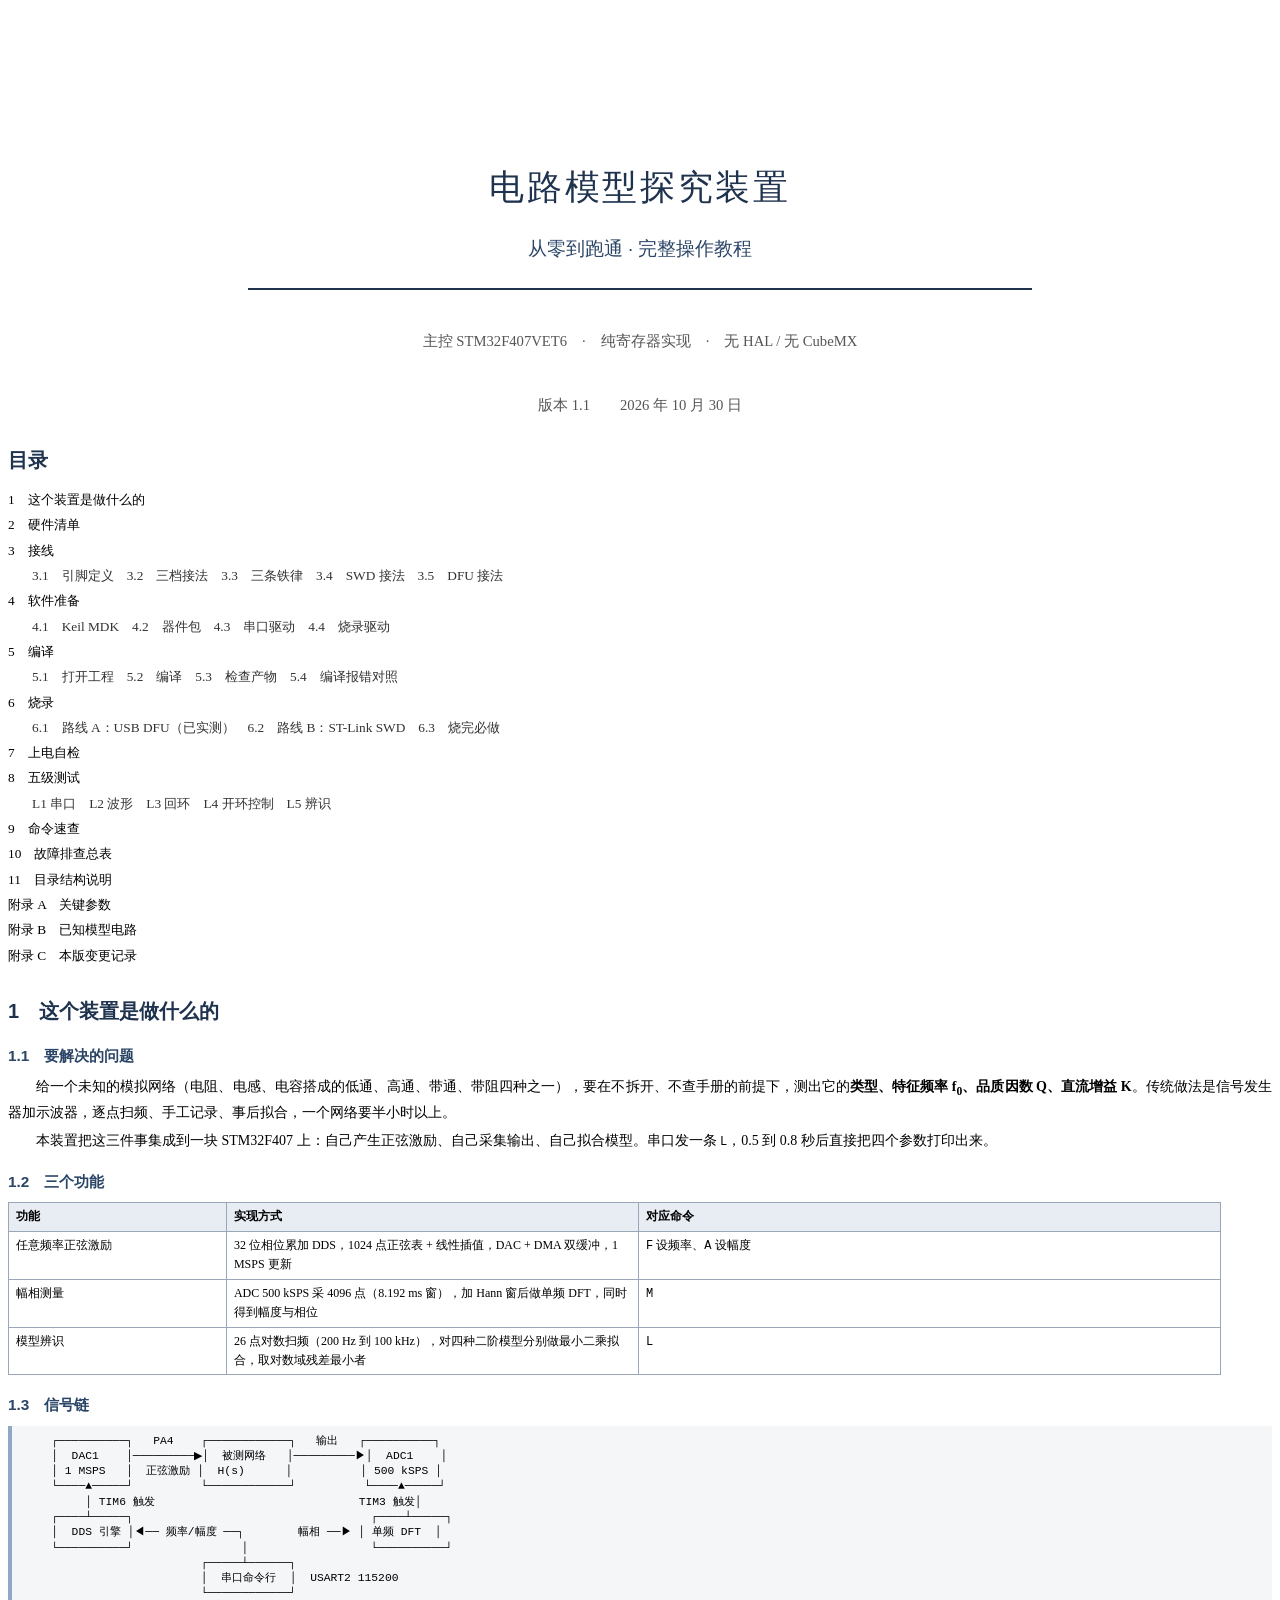
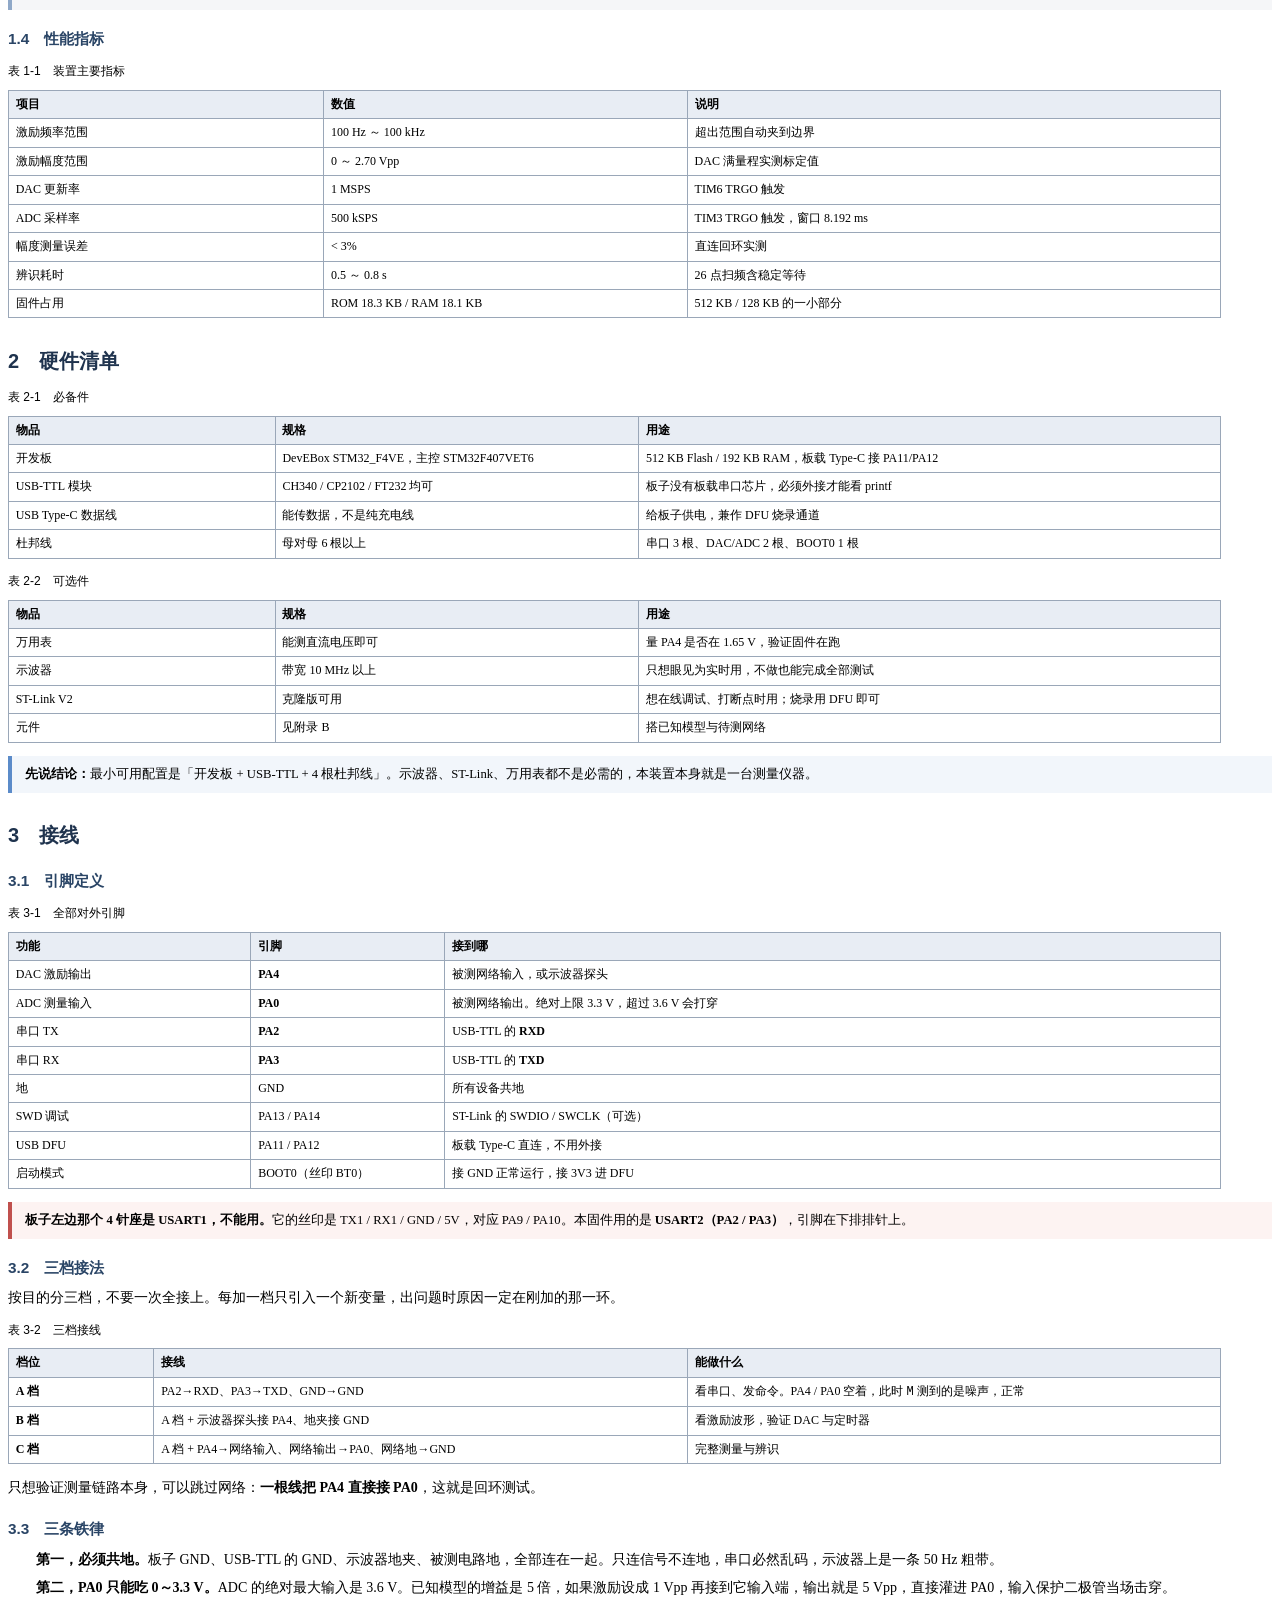
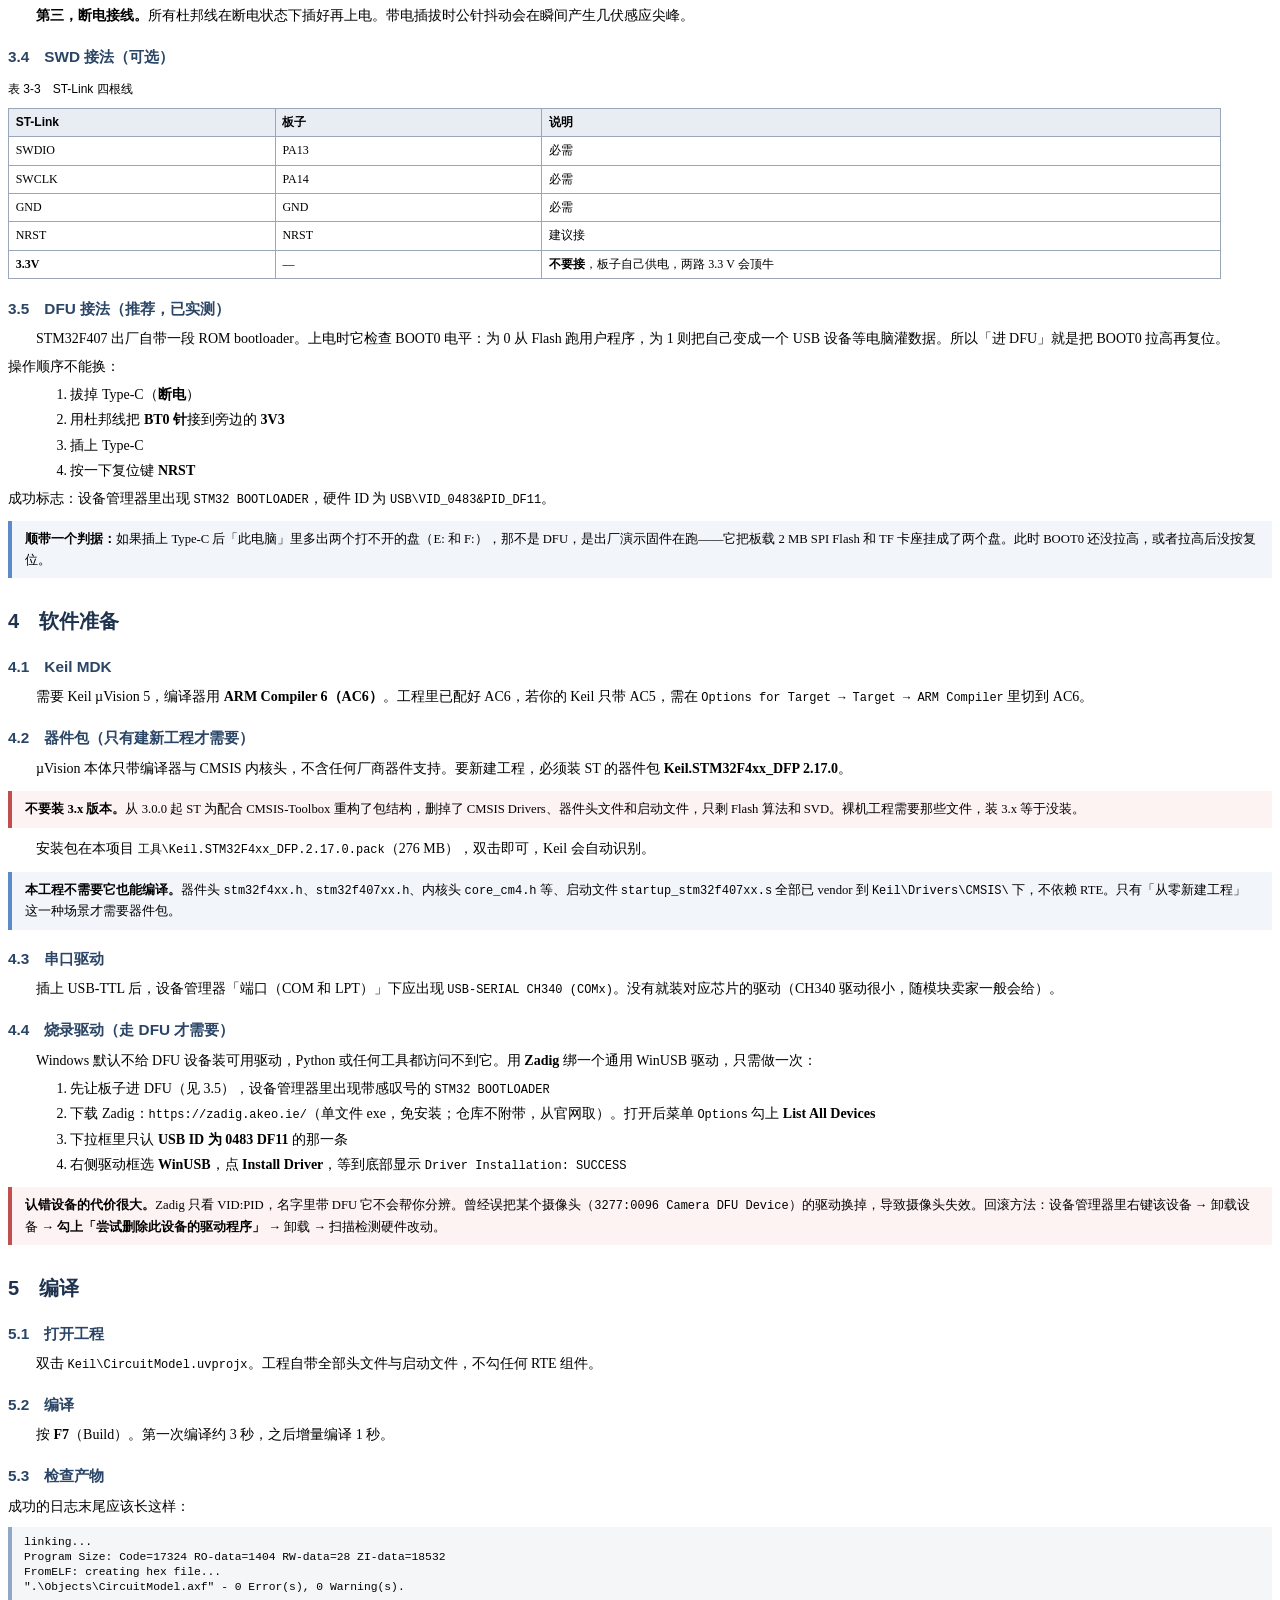
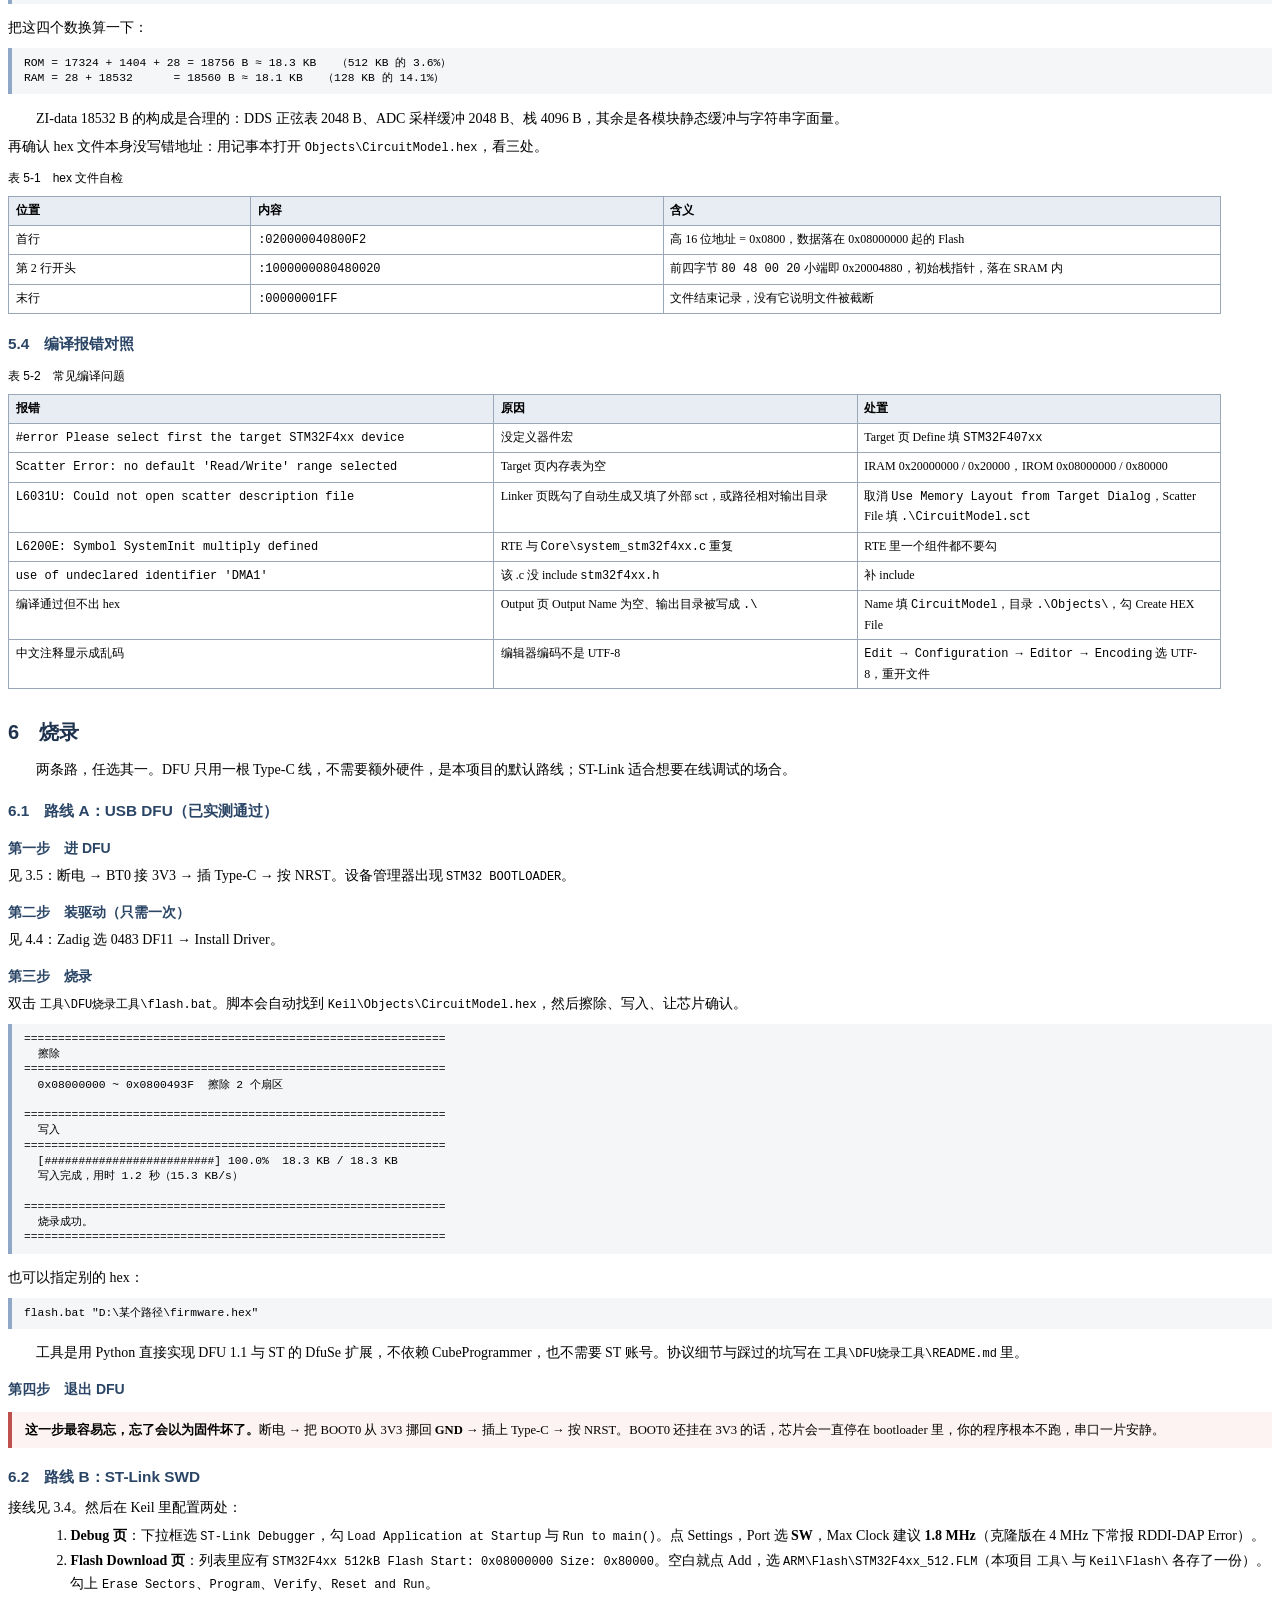
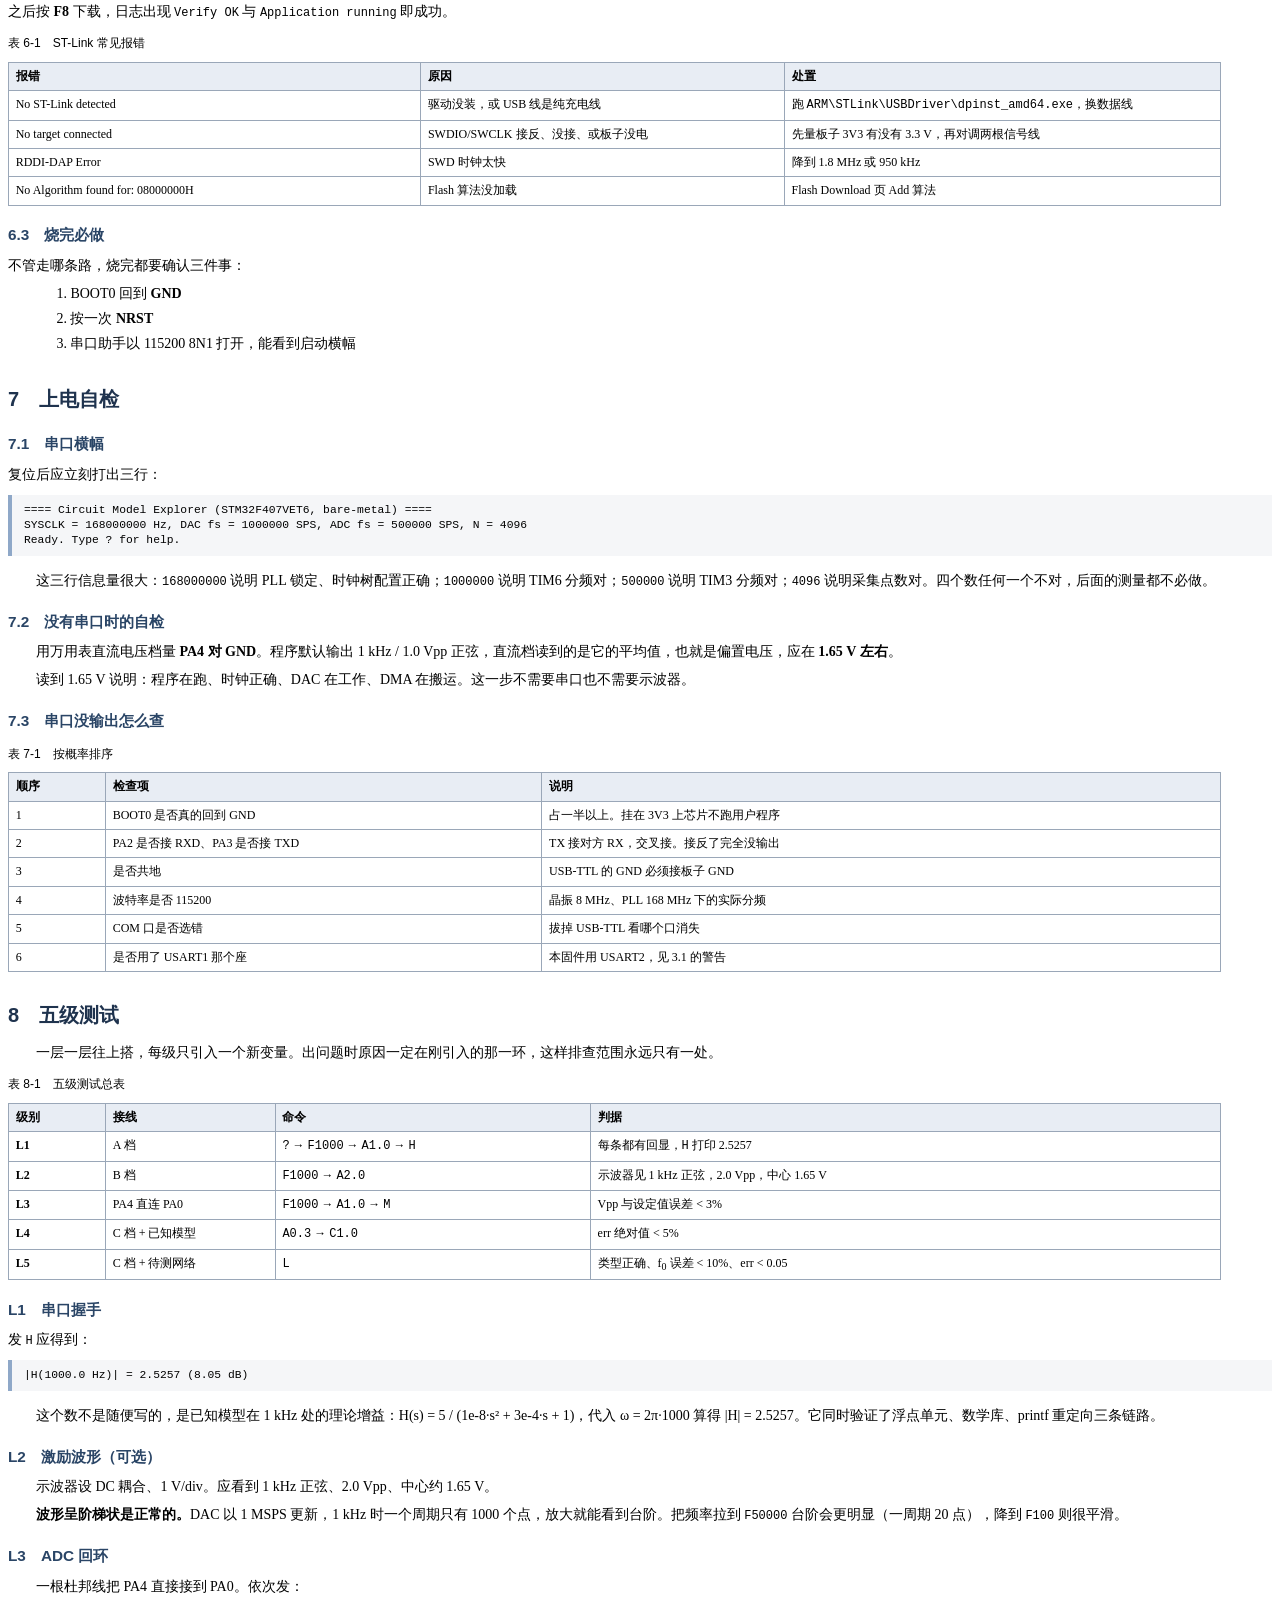
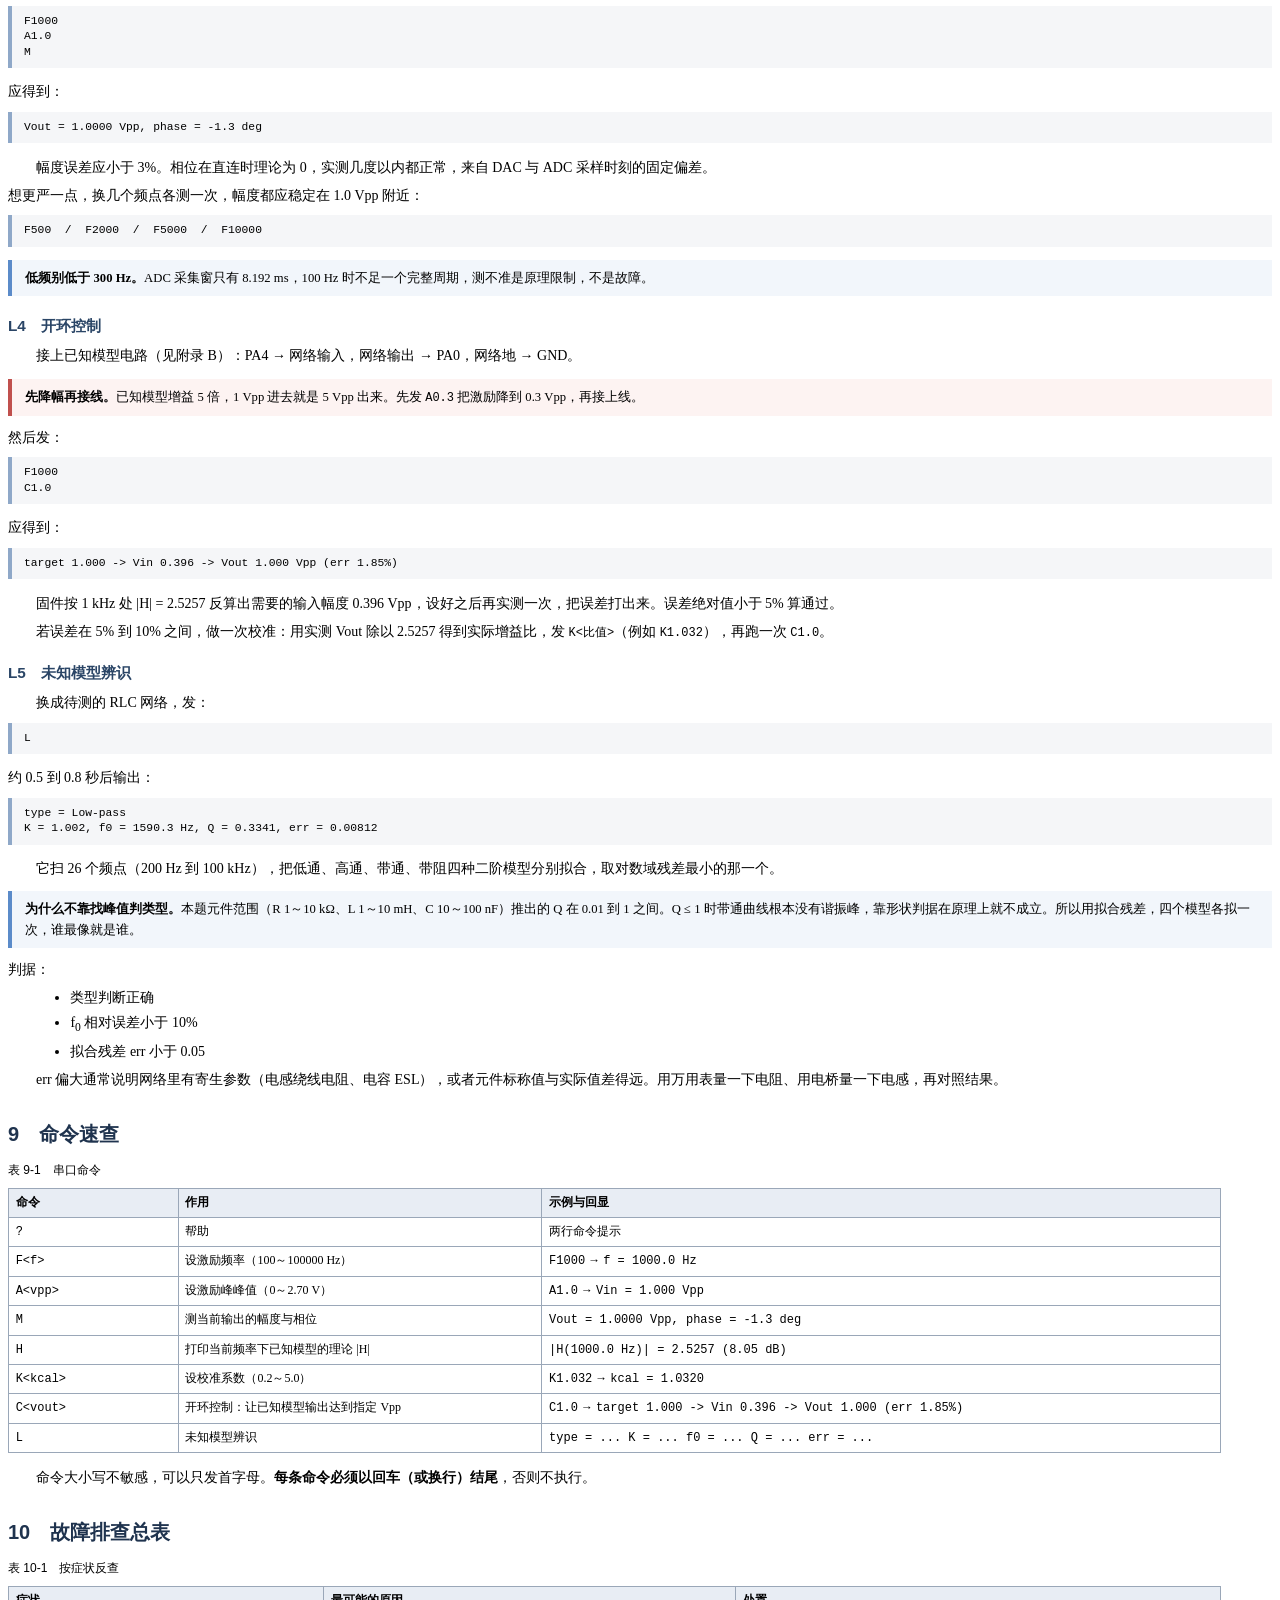
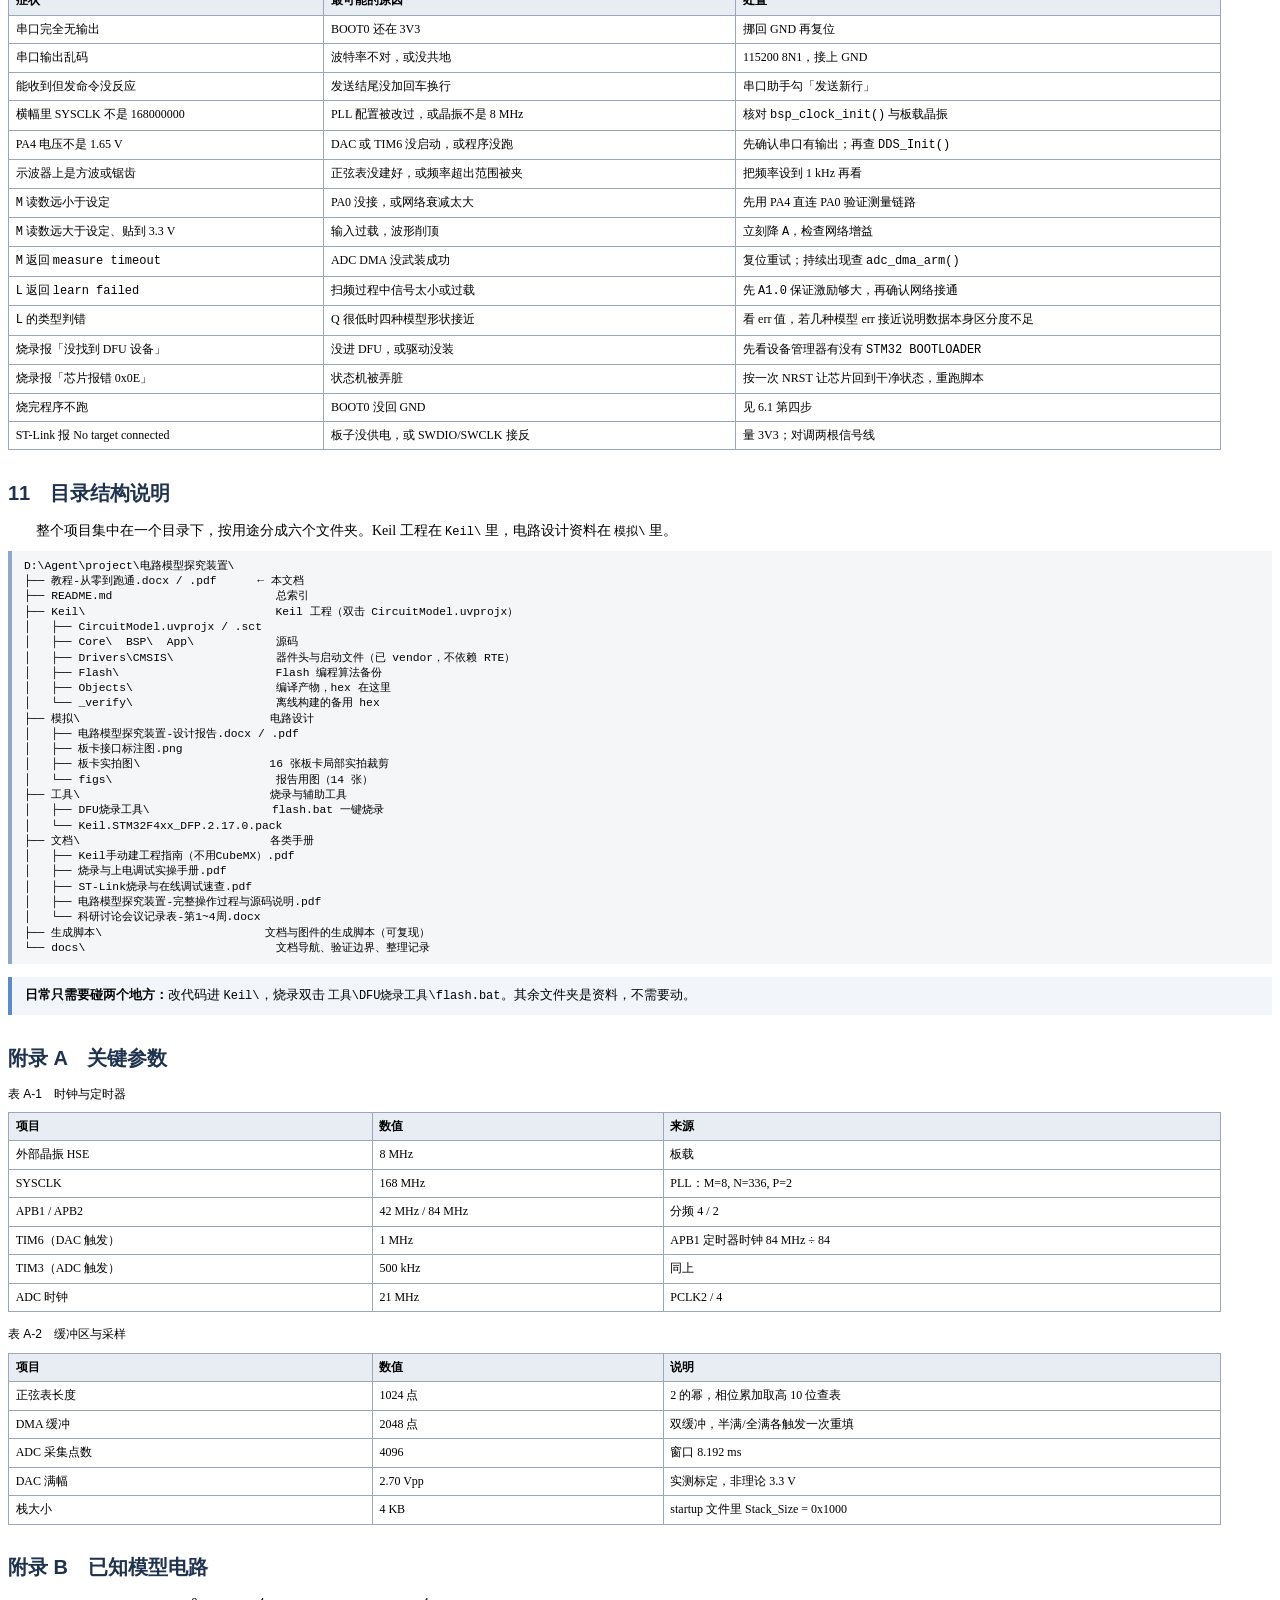
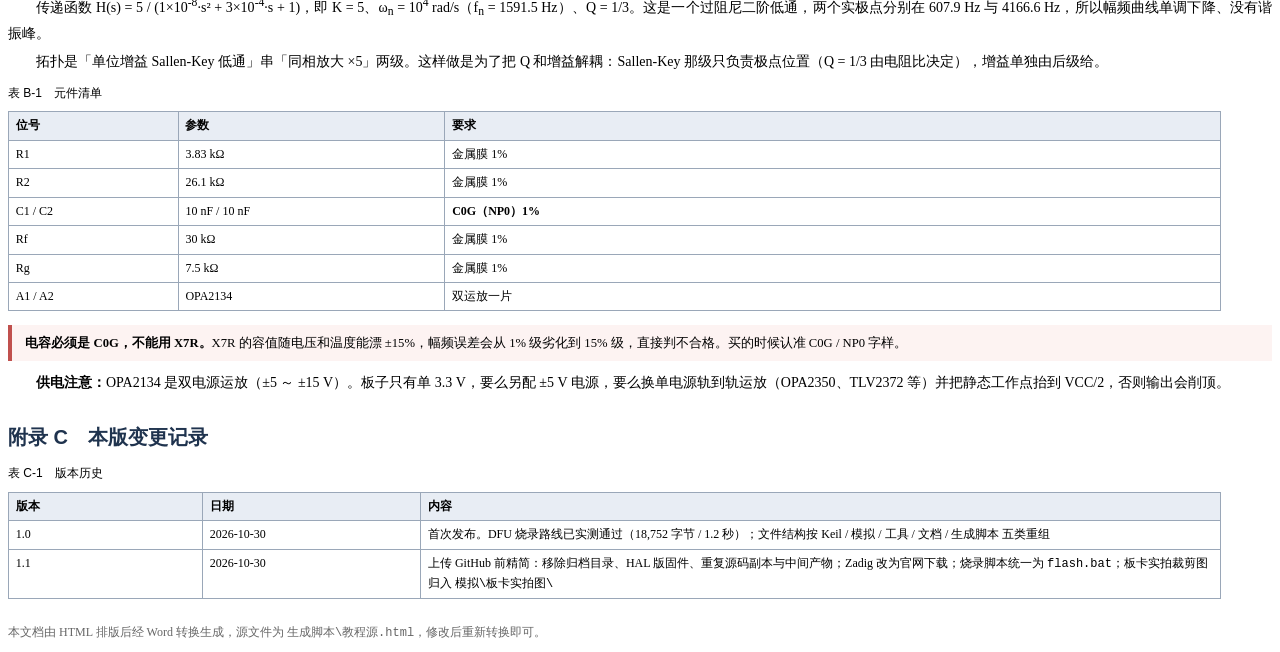
==== commit 046bd902: "docs: 教程目录树补入 模拟/板卡实拍图，整理记录按实际处置重写 - 教程源.html：模拟\ 下新增 板卡实拍图\ 一行，附录 C 的 1.1 条目补记实拍图归位 - 重新生成 教程-从零到跑通" ====
--- a/生成脚本/教程源.html
+++ b/生成脚本/教程源.html
@@ -461,6 +461,7 @@
 ├── 模拟\                            电路设计
 │   ├── 电路模型探究装置-设计报告.docx / .pdf
 │   ├── 板卡接口标注图.png
+│   ├── 板卡实拍图\                   16 张板卡局部实拍裁剪
 │   └── figs\                        报告用图（14 张）
 ├── 工具\                            烧录与辅助工具
 │   ├── DFU烧录工具\                  flash.bat 一键烧录
@@ -526,7 +527,7 @@
 <table>
 <tr><th style="width:16%">版本</th><th style="width:18%">日期</th><th>内容</th></tr>
 <tr><td>1.0</td><td>2026-10-30</td><td>首次发布。DFU 烧录路线已实测通过（18,752 字节 / 1.2 秒）；文件结构按 Keil / 模拟 / 工具 / 文档 / 生成脚本 五类重组</td></tr>
-<tr><td>1.1</td><td>2026-10-30</td><td>上传 GitHub 前精简：移除归档目录、HAL 版固件、重复源码副本与中间产物；Zadig 改为官网下载；烧录脚本统一为 <code>flash.bat</code></td></tr>
+<tr><td>1.1</td><td>2026-10-30</td><td>上传 GitHub 前精简：移除归档目录、HAL 版固件、重复源码副本与中间产物；Zadig 改为官网下载；烧录脚本统一为 <code>flash.bat</code>；板卡实拍裁剪图归入 <code>模拟\板卡实拍图\</code></td></tr>
 </table>
 
 <p class="ni" style="margin-top:18pt; color:#666; font-size:9pt;">本文档由 HTML 排版后经 Word 转换生成，源文件为 <code>生成脚本\教程源.html</code>，修改后重新转换即可。</p>
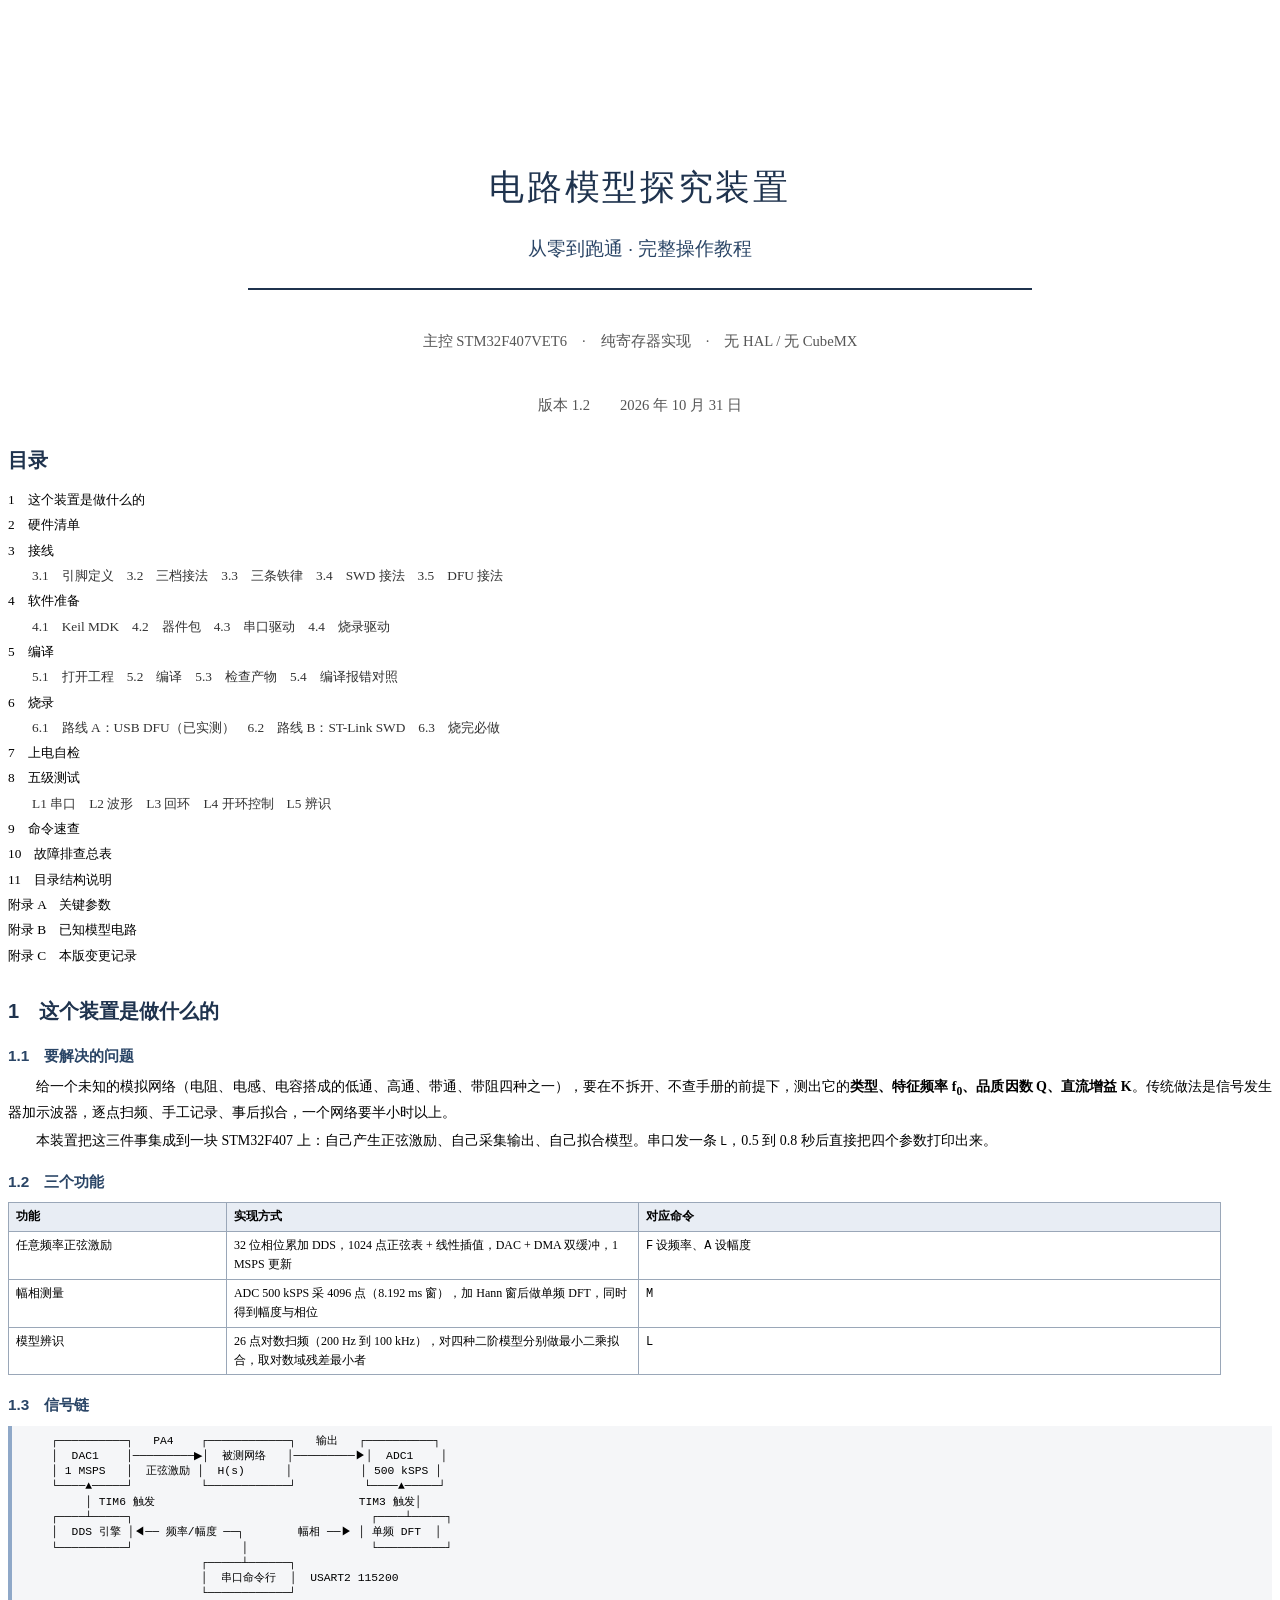
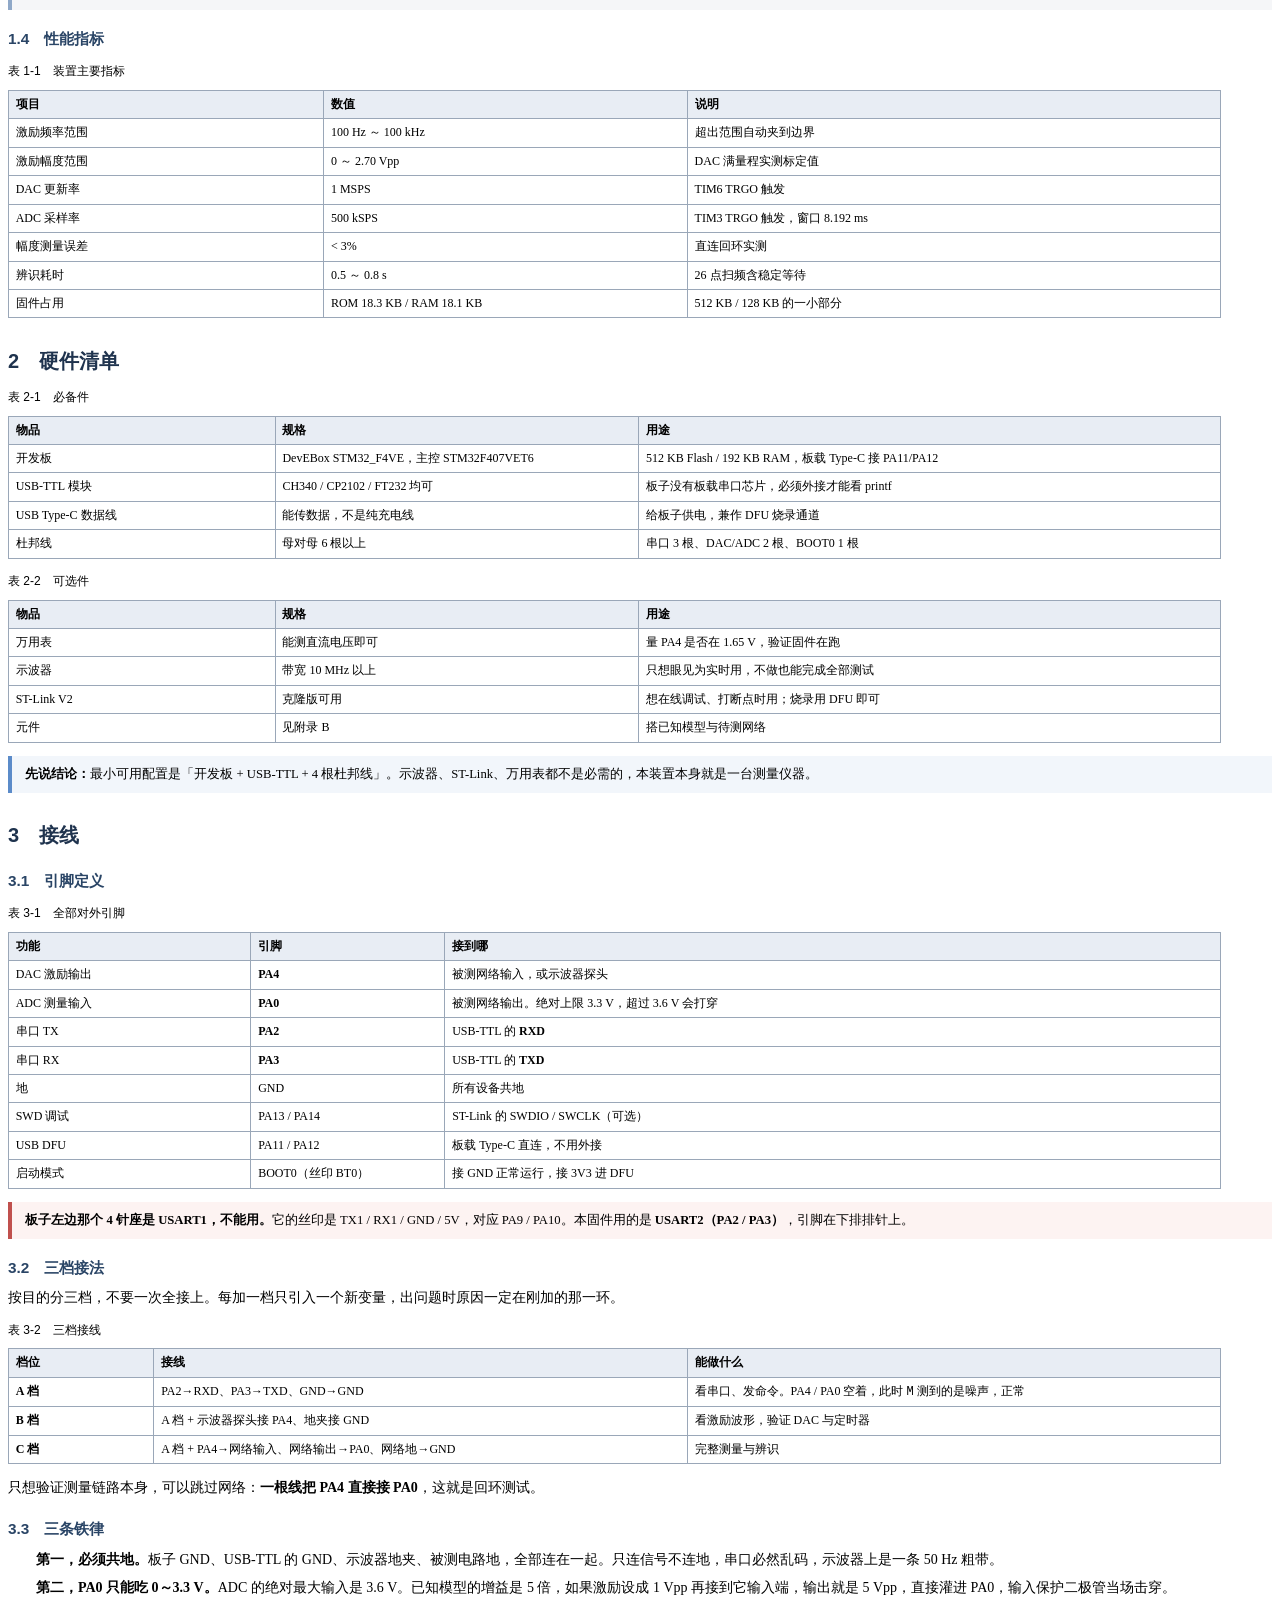
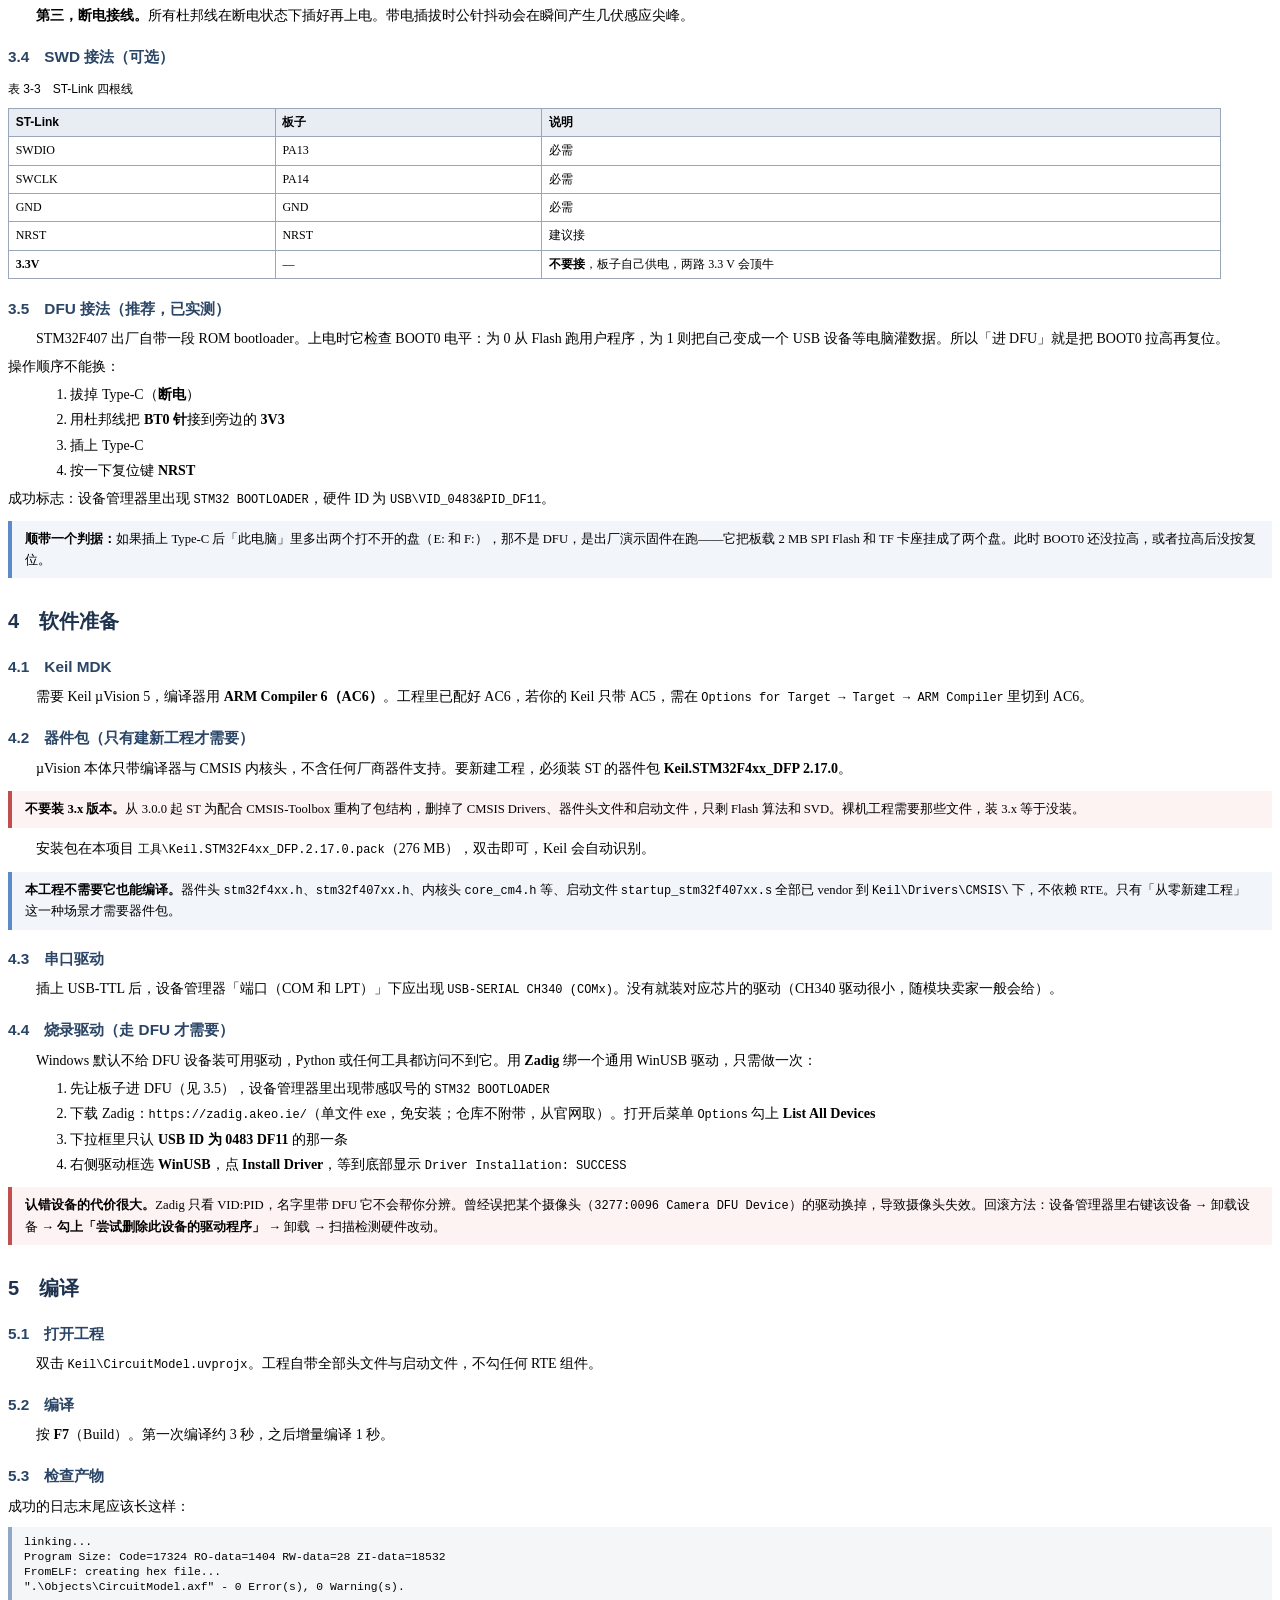
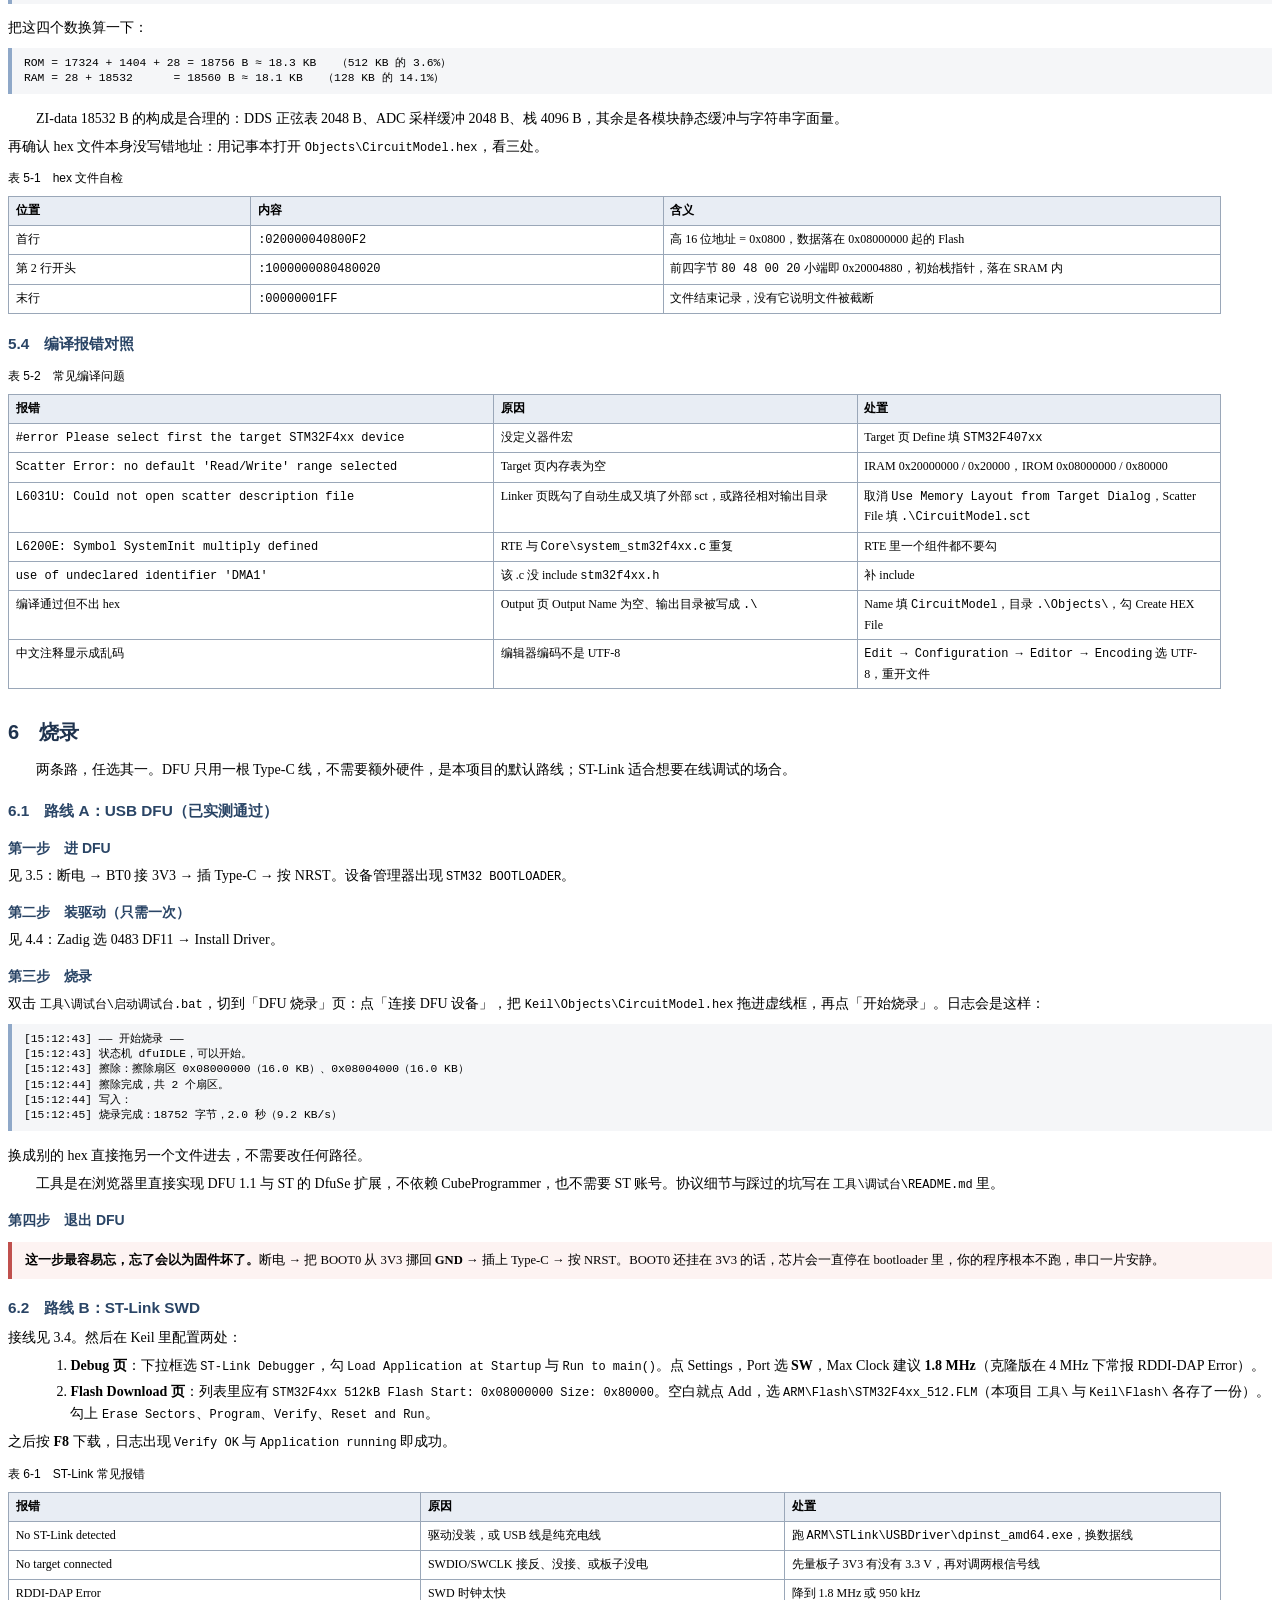
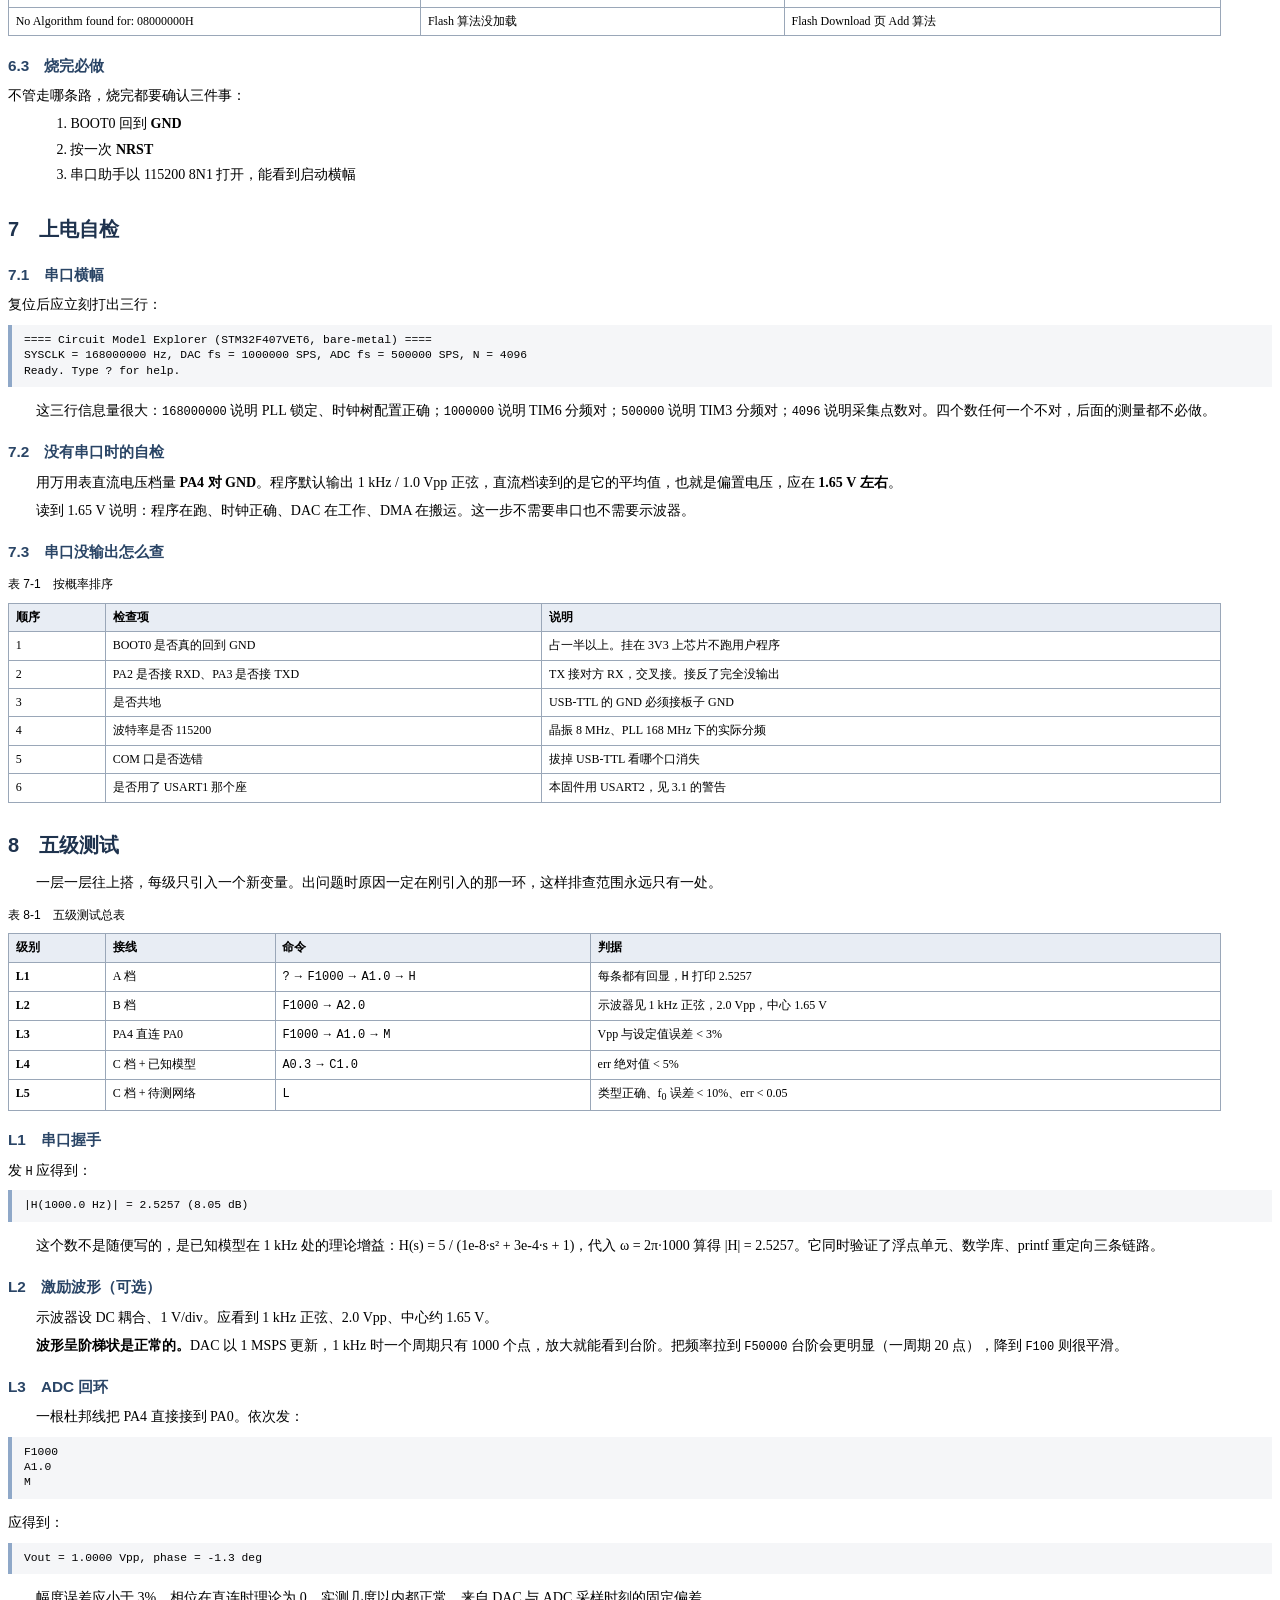
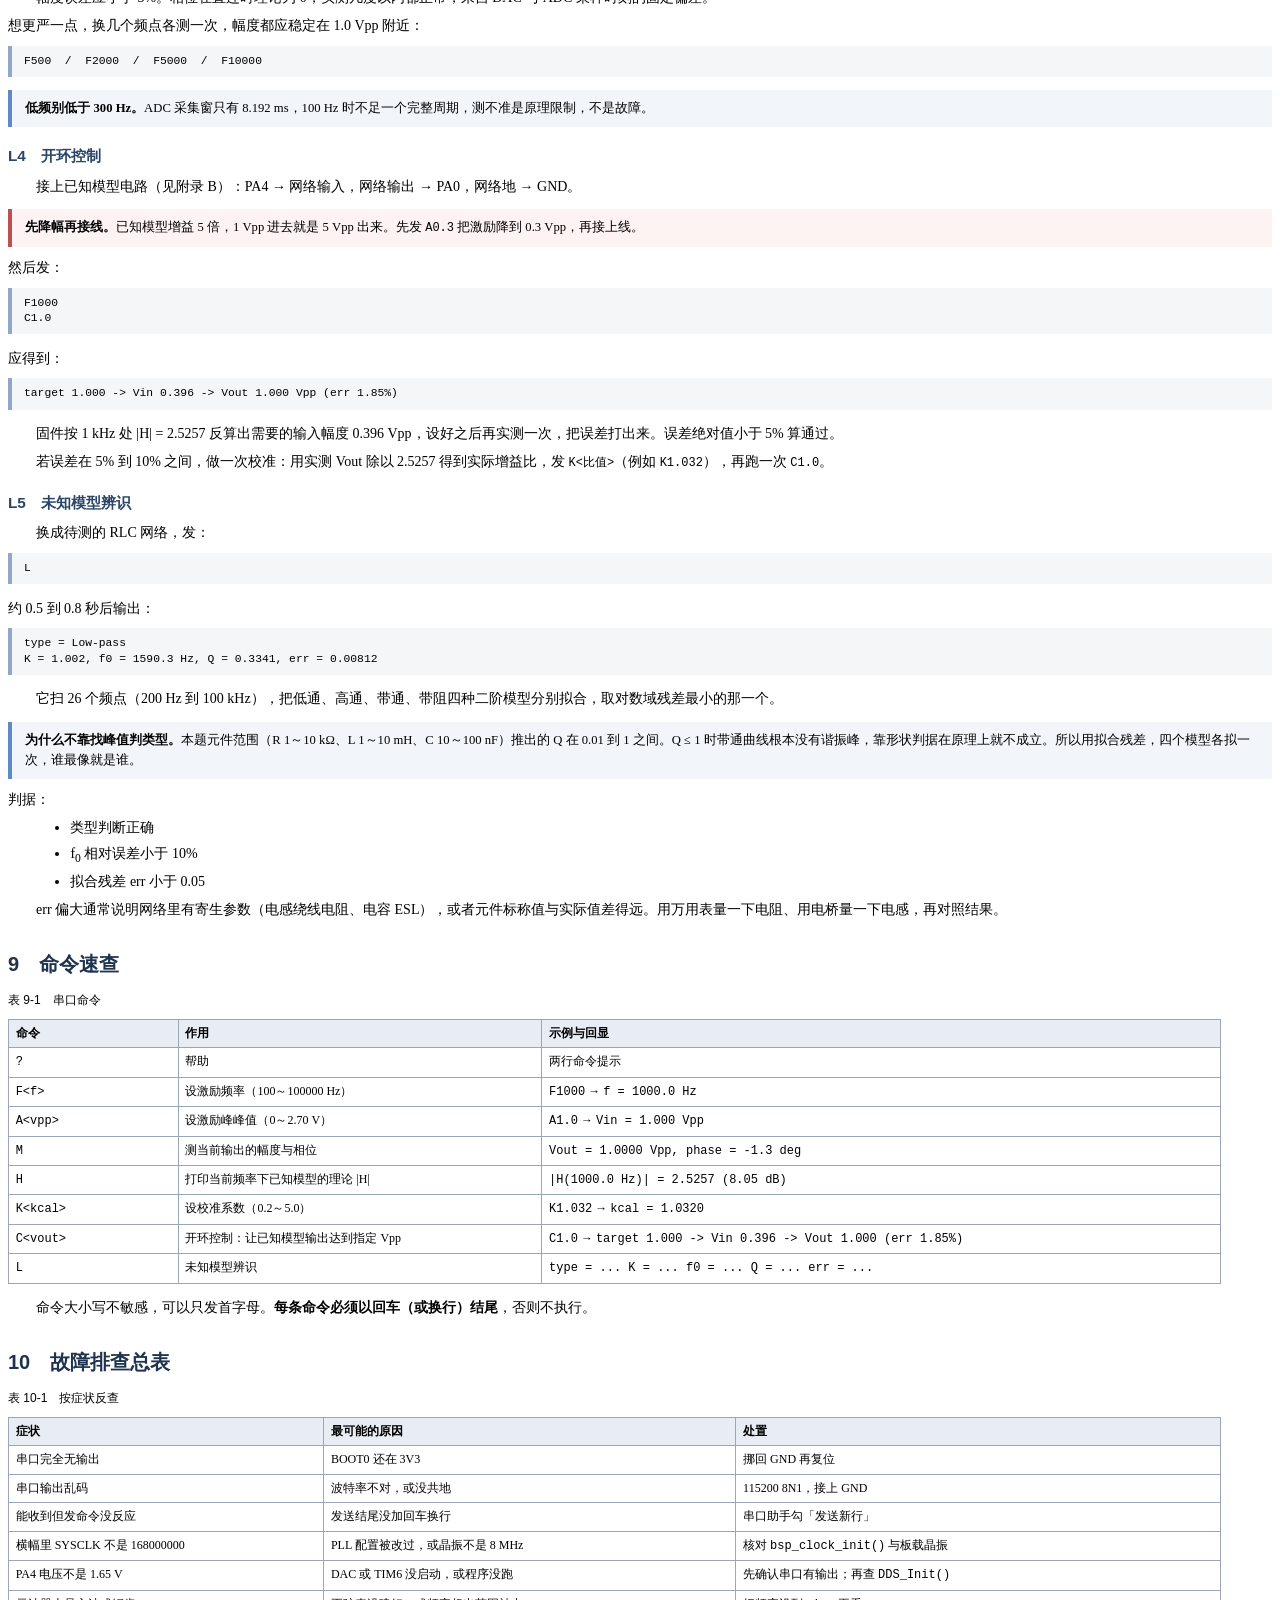
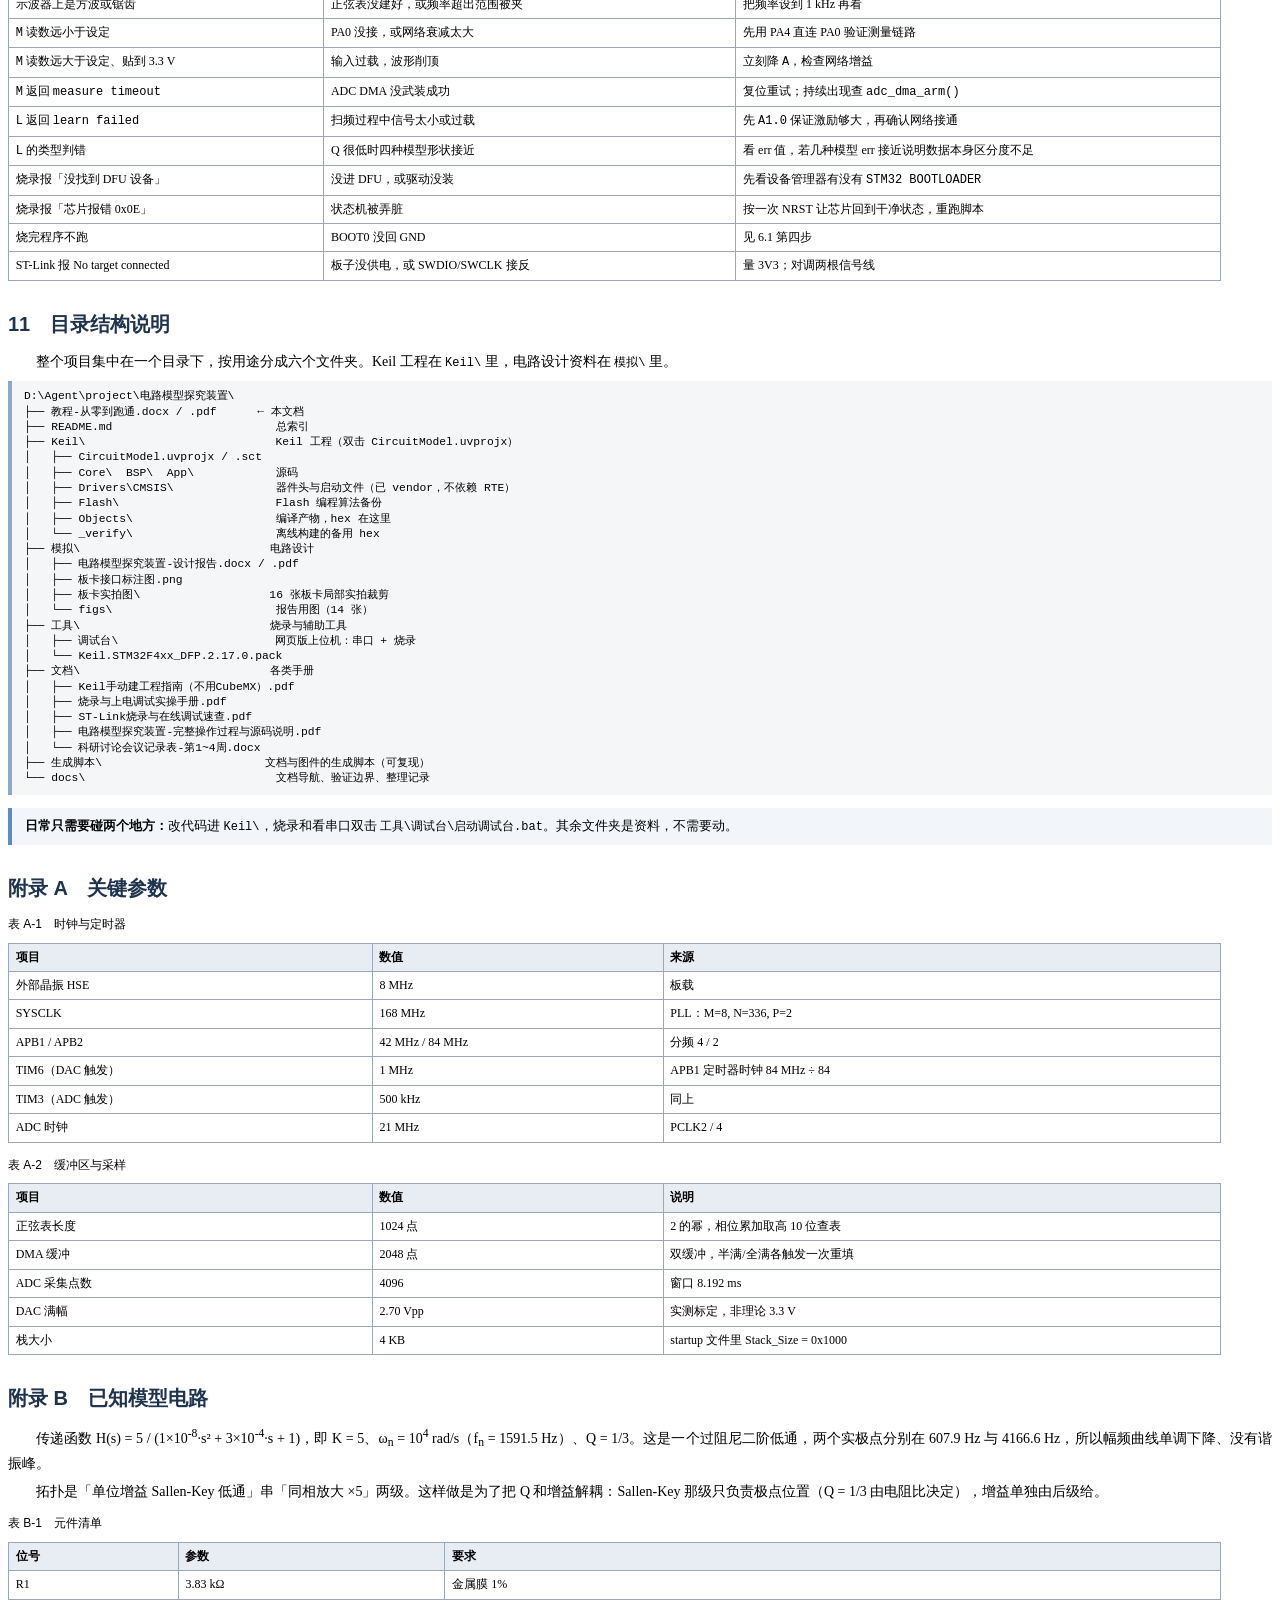
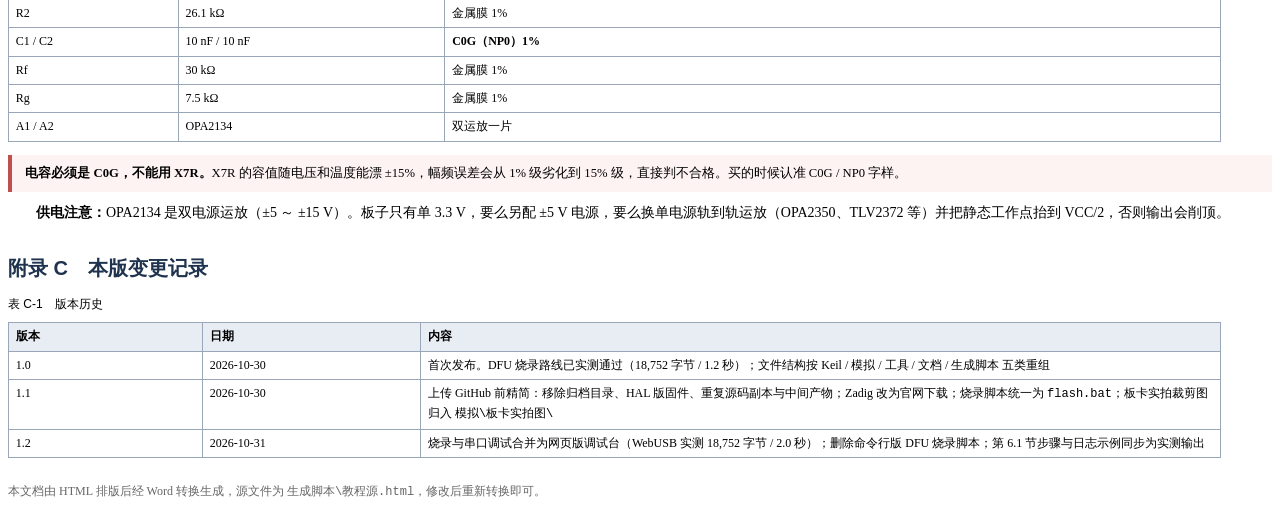
==== commit 60a4ecc1: "refactor: 删除命令行版 DFU 烧录工具，烧录统一走网页版调试台 网页版 WebUSB 已在真板实测通过：18,752 字节 / 2.0 秒 / 9.2 KB/s， 擦 2 个扇区，每块由芯" ====
--- a/生成脚本/教程源.html
+++ b/生成脚本/教程源.html
@@ -40,7 +40,7 @@
   <div class="t2">从零到跑通 · 完整操作教程</div>
   <div class="line"></div>
   <div class="t3">主控 STM32F407VET6　·　纯寄存器实现　·　无 HAL / 无 CubeMX</div>
-  <div class="t3">版本 1.1　　2026 年 10 月 30 日</div>
+  <div class="t3">版本 1.2　　2026 年 10 月 31 日</div>
 </div>
 
 <div class="pb"></div>
@@ -270,24 +270,15 @@
 <p class="ni">见 4.4：Zadig 选 0483 DF11 → Install Driver。</p>
 
 <h3>第三步　烧录</h3>
-<p class="ni">双击 <code>工具\DFU烧录工具\flash.bat</code>。脚本会自动找到 <code>Keil\Objects\CircuitModel.hex</code>，然后擦除、写入、让芯片确认。</p>
-<pre>==============================================================
-  擦除
-==============================================================
-  0x08000000 ~ 0x0800493F  擦除 2 个扇区
-
-==============================================================
-  写入
-==============================================================
-  [#########################] 100.0%  18.3 KB / 18.3 KB
-  写入完成，用时 1.2 秒（15.3 KB/s）
-
-==============================================================
-  烧录成功。
-==============================================================</pre>
-<p class="ni">也可以指定别的 hex：</p>
-<pre>flash.bat "D:\某个路径\firmware.hex"</pre>
-<p>工具是用 Python 直接实现 DFU 1.1 与 ST 的 DfuSe 扩展，不依赖 CubeProgrammer，也不需要 ST 账号。协议细节与踩过的坑写在 <code>工具\DFU烧录工具\README.md</code> 里。</p>
+<p class="ni">双击 <code>工具\调试台\启动调试台.bat</code>，切到「DFU 烧录」页：点「连接 DFU 设备」，把 <code>Keil\Objects\CircuitModel.hex</code> 拖进虚线框，再点「开始烧录」。日志会是这样：</p>
+<pre>[15:12:43] —— 开始烧录 ——
+[15:12:43] 状态机 dfuIDLE，可以开始。
+[15:12:43] 擦除：擦除扇区 0x08000000（16.0 KB）、0x08004000（16.0 KB）
+[15:12:44] 擦除完成，共 2 个扇区。
+[15:12:44] 写入：
+[15:12:45] 烧录完成：18752 字节，2.0 秒（9.2 KB/s）</pre>
+<p class="ni">换成别的 hex 直接拖另一个文件进去，不需要改任何路径。</p>
+<p>工具是在浏览器里直接实现 DFU 1.1 与 ST 的 DfuSe 扩展，不依赖 CubeProgrammer，也不需要 ST 账号。协议细节与踩过的坑写在 <code>工具\调试台\README.md</code> 里。</p>
 
 <h3>第四步　退出 DFU</h3>
 <div class="warn"><b>这一步最容易忘，忘了会以为固件坏了。</b>断电 → 把 BOOT0 从 3V3 挪回 <b>GND</b> → 插上 Type-C → 按 NRST。BOOT0 还挂在 3V3 的话，芯片会一直停在 bootloader 里，你的程序根本不跑，串口一片安静。</div>
@@ -464,7 +455,7 @@
 │   ├── 板卡实拍图\                   16 张板卡局部实拍裁剪
 │   └── figs\                        报告用图（14 张）
 ├── 工具\                            烧录与辅助工具
-│   ├── DFU烧录工具\                  flash.bat 一键烧录
+│   ├── 调试台\                       网页版上位机：串口 + 烧录
 │   └── Keil.STM32F4xx_DFP.2.17.0.pack
 ├── 文档\                            各类手册
 │   ├── Keil手动建工程指南（不用CubeMX）.pdf
@@ -475,7 +466,7 @@
 ├── 生成脚本\                        文档与图件的生成脚本（可复现）
 └── docs\                            文档导航、验证边界、整理记录</pre>
 
-<div class="note"><b>日常只需要碰两个地方：</b>改代码进 <code>Keil\</code>，烧录双击 <code>工具\DFU烧录工具\flash.bat</code>。其余文件夹是资料，不需要动。</div>
+<div class="note"><b>日常只需要碰两个地方：</b>改代码进 <code>Keil\</code>，烧录和看串口双击 <code>工具\调试台\启动调试台.bat</code>。其余文件夹是资料，不需要动。</div>
 
 <h1>附录 A　关键参数</h1>
 
@@ -528,6 +519,7 @@
 <tr><th style="width:16%">版本</th><th style="width:18%">日期</th><th>内容</th></tr>
 <tr><td>1.0</td><td>2026-10-30</td><td>首次发布。DFU 烧录路线已实测通过（18,752 字节 / 1.2 秒）；文件结构按 Keil / 模拟 / 工具 / 文档 / 生成脚本 五类重组</td></tr>
 <tr><td>1.1</td><td>2026-10-30</td><td>上传 GitHub 前精简：移除归档目录、HAL 版固件、重复源码副本与中间产物；Zadig 改为官网下载；烧录脚本统一为 <code>flash.bat</code>；板卡实拍裁剪图归入 <code>模拟\板卡实拍图\</code></td></tr>
+<tr><td>1.2</td><td>2026-10-31</td><td>烧录与串口调试合并为网页版调试台（WebUSB 实测 18,752 字节 / 2.0 秒）；删除命令行版 DFU 烧录脚本；第 6.1 节步骤与日志示例同步为实测输出</td></tr>
 </table>
 
 <p class="ni" style="margin-top:18pt; color:#666; font-size:9pt;">本文档由 HTML 排版后经 Word 转换生成，源文件为 <code>生成脚本\教程源.html</code>，修改后重新转换即可。</p>
